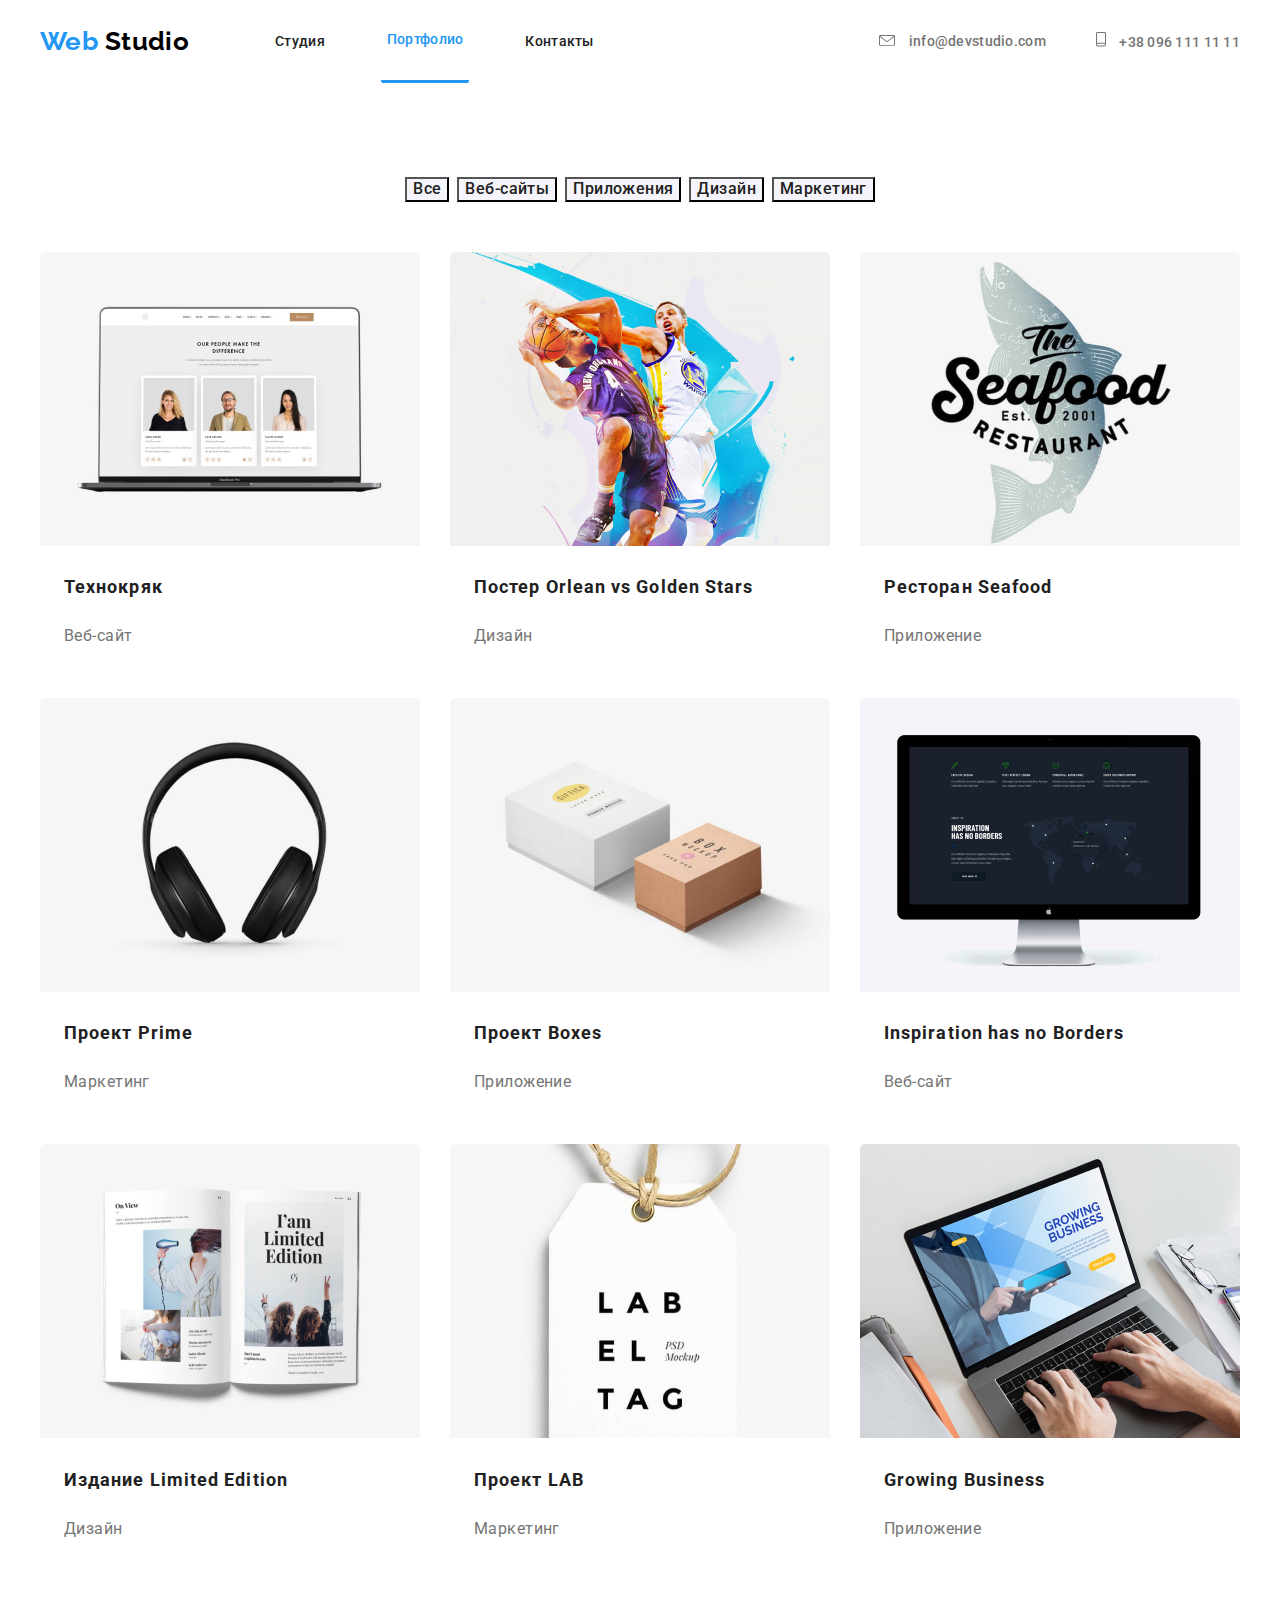
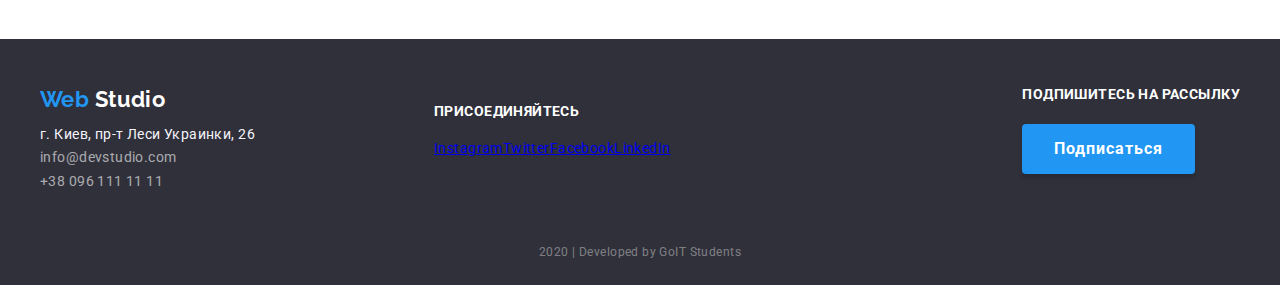
==== portfolio.html @ 12b3b472 "Добавляет файлы и ДЗ3" ====
<!DOCTYPE html>
<html lang="en">
<head>
    <meta charset="UTF-8">
    <meta name="viewport" content="width=device-width, initial-scale=1.0">
    <title>Portfolio</title>
    <link 
      href="https://fonts.googleapis.com/css2?family=Raleway:wght@700&family=Roboto:wght@400;500;700;900&display=swap" 
      rel="stylesheet"
    />
    <link 
      rel="stylesheet" 
      href="https://cdnjs.cloudflare.com/ajax/libs/modern-normalize/0.6.0/modern-normalize.min.css"
    />
    <link rel="stylesheet" href="./css/style.css"/>
</head>
<body>
    <!-- Шапка страницы -->
    <header class="page-header">
      <div class="container header-flex">
        <nav class=nav-main>
          <a class=logo href="./index.html">
              <span>Web</span> Studio
          </a>
          <ul class="menu-list">
            <li class="item"><a class="menu-link" href="./index.html">Студия</a></li>
            <li class="item"><a class="menu-link current" href="./portfolio.html">Портфолио</a></li>
            <li class="item"><a class="menu-link" href="#" target="_blank">Контакты</a></li>
          </ul>
        </nav>  
          <ul class="menu-contacts">
            <li class="item">
              <img src="./images/Header/envelope_hover_.svg" alt="Конвертик">
              <a class="contact-item" href="mailto:info@devstudio.com">info@devstudio.com</a>
            </li>
            <li class="item">
              <img src="./images/Header/Tel_img.svg" alt="Мобильный телефон">
              <a class="contact-item" href="tel:380961111111">+38 096 111 11 11</a>
            </li>
          </ul>
      </div>
    </header> 
      
    <!--Основной контент страницы-->
    <main>
      
      <!-- Фильтры работ -->
      <section>
        <div class="container">
          <h1 class="is-hidden">Страница Портфолио</h1> <!--Для семантики, потом скрою через CSS-->
        <ul class="filters">
            <li class="item"><button type="button">Все</button></li>
            <li class="item"><button type="button">Веб-сайты</button></li>
            <li class="item"><button type="button">Приложения</button></li>
            <li class="item"><button type="button">Дизайн</button></li>
            <li class="item"><button type="button">Маркетинг</button></li>
        </ul>
      <!-- Примеры работ -->
          <ul class="work-examples">
            <li class="example">
                <a class="work-link" href="#">
                  <img src="./images/portfolio/Technocryak.jpg" alt="Фото экрана монитора с сайтом">
                  <h2>Технокряк</h2>
                  <p>Веб-сайт</p>
                  <p class="hover-text is-hidden">Технокряк это современная площадка распространения коронавируса. Компании используют эту платформу для цифрового шпионажа и атак на защищённые сервера конкурентов.</p>
                </a>
            </li>
            <li class="example">
                <a class="work-link"  href="#">
                  <img src="./images/portfolio/poster-new-dream.jpg" alt="Два баскетболиста борются за мяч">
                  <h2>Постер <span lang="en"> Orlean vs Golden Stars </span></h2>
                  <p>Дизайн</p>
                  <p class="hover-text is-hidden">Технокряк это современная площадка распространения коронавируса. Компании используют эту платформу для цифрового шпионажа и атак на защищённые сервера конкурентов.</p>
                </a>
            </li>
            <li class="example">
                <a class="work-link"  href="#">
                  <img src="./images/portfolio/seafood.jpg" alt="Логотип ресторана Seafood">
                  <h2>Ресторан <span lang="en">Seafood</span> </h2>
                  <p>Приложение</p>
                  <p class="hover-text is-hidden">Технокряк это современная площадка распространения коронавируса. Компании используют эту платформу для цифрового шпионажа и атак на защищённые сервера конкурентов.</p>
                </a>
            </li>
            <li class="example">
                <a class="work-link"  href="#">
                  <img src="./images/portfolio/prime-project.jpg" alt="Черные наушники на белом фоне">
                  <h2>Проект <span lang="en">Prime</span> </h2>
                  <p>Маркетинг</p>
                  <p class="hover-text is-hidden">Технокряк это современная площадка распространения коронавируса. Компании используют эту платформу для цифрового шпионажа и атак на защищённые сервера конкурентов.</p>
                </a>
            </li>
            <li class="example">
                <a class="work-link"  href="#">
                  <img src="./images/portfolio/boxes-project.jpg" alt="Картинка большой белой коробки и коричневой чуть поменьше">
                  <h2>Проект <span lang="en">Boxes</span></h2>
                  <p>Приложение</p>
                  <p class="hover-text is-hidden">Технокряк это современная площадка распространения коронавируса. Компании используют эту платформу для цифрового шпионажа и атак на защищённые сервера конкурентов.</p>
                </a>
            </li>
            <li class="example">
                <a class="work-link"  href="#">
                  <img src="./images/portfolio/inspiration.jpg" alt="Картинка открытого сайта на iMac">
                  <h2 lang="en">Inspiration has no Borders</h2>
                  <p>Веб-сайт</p>
                  <p class="hover-text is-hidden">Технокряк это современная площадка распространения коронавируса. Компании используют эту платформу для цифрового шпионажа и атак на защищённые сервера конкурентов.</p>
                </a>
            </li>
            <li class="example">
                <a class="work-link"  href="#">
                  <img src="./images/portfolio/limited-edition.jpg" alt="Картинка открытого журнала">
                  <h2>Издание <span lang="en">Limited Edition</span></h2>
                  <p>Дизайн</p>
                  <p class="hover-text is-hidden">Технокряк это современная площадка распространения коронавируса. Компании используют эту платформу для цифрового шпионажа и атак на защищённые сервера конкурентов.</p>
                </a>
            </li>
            <li class="example">
                <a class="work-link"  href="#">
                  <img src="./images/portfolio/lab-project.jpg" alt="Фото бирки с лого компании ЛАБ">
                  <h2>Проект <span lang="en">LAB</span></h2>
                  <p>Маркетинг</p>
                  <p class="hover-text is-hidden">Технокряк это современная площадка распространения коронавируса. Компании используют эту платформу для цифрового шпионажа и атак на защищённые сервера конкурентов.</p>
                </a>
            </li>
            <li class="example">
                <a class="work-link"  href="#">
                  <img src="./images/portfolio/growing-bussines.jpg" alt="Фото открытого Macbook c сайтом компании">
                  <h2><span lang="en">Growing Business</span></h2>
                  <p>Приложение</p>
                  <p class="hover-text is-hidden">Технокряк это современная площадка распространения коронавируса. Компании используют эту платформу для цифрового шпионажа и атак на защищённые сервера конкурентов.</p>
                </a>
            </li>
          </ul>        
        </div>
      </section>

    </main>
       
      <!-- Подвал страницы -->
      <footer>
        <!--Контакты-->
        <div class="container footer-flex">
          <div class="footer-contacts ">
            <h2 class="is-hidden">Контакты студии</h2>
              <a class="logo" href="./index.html">
                <span>Web</span> Studio
              </a>
              <address class="adress-location">г. Киев, пр-т Леси Украинки, 26</address>
              <address class="adress-contacts">
                <a class="item" href="mailto:info@devstudio.com">info@devstudio.com</a> <br>
                <a class="item" href="tel:380961111111">+38 096 111 11 11</a>
              </address>
          </div>
          <!--Социальные сети-->
          <div class="socials">
            <h2 class="is-hidden">Ссылки на социальные сети студии</h2>
              <h3 class="title"><em>присоединяйтесь</em></h3>
              <ul class="list">
                <li><a href="№" aria-label="Ссылка на Instagram" target="_blank">Instagram</a></li>
                <li><a href="№" aria-label="Ссылка на Twitter" target="_blank">Twitter</a></li>
                <li><a href="№" aria-label="Ссылка на Facebook" target="_blank">Facebook</a></li>
                <li><a href="№" aria-label="Ссылка на LinkedIn" target="_blank">LinkedIn</a></li>
              </ul>
          </div>
          <!--Форма подписки-->
          <div class=subscribe>
            <h2 class="is-hidden">Форма подписки</h2>
              <h3 class="title"><em>Подпишитесь на рассылку</em></h3>
              <a class="link-button" href="#">Подписаться</a>
          </div>
        </div>
        <div class="copyright container">
          <p class="text">2020 | Developed by GoIT Students </p>
      </div>
    </footer>
</body>
</html>
---- css/style.css ----
/* Основные стили для 2х страниц */
:root{
    --primary-background-color:#FFFFFF;
    --secondary-background-color: #F5F4FA;
    --primary-text-color:#757575;
    --primary-hover-color:#2196F3;
    --secondary-text-color:#212121;
}

body{
    background-color: var(--primary-background-color);

    font-family: 'Roboto', sans-serif;
    font-style: normal;
    font-weight: 400;
    font-size: 14px;
    line-height: 1.14;
    letter-spacing: 0.03em;
}

ul{
    margin: 0;
    padding: 0;
    list-style: none;
    
}

h2{
    margin: 0;
    margin-bottom: 50px;
    padding: 0;

    color: var(--secondary-text-color);
    font-weight: 700;
    font-size: 36px;
    line-height: 1.17;
    text-align: center;
}
h3{
    margin: 0;
    padding: 0;

    color: var(--primary-background-color);
    text-transform: uppercase ;
    font-weight: 700;
    font-size: 14px;
}
.is-hidden{
    display: none;
}

.container{
    width: 1230px;
    padding-left: 15px;
    padding-right: 15px;
    margin-left: auto;
    margin-right: auto;
    /* outline: 1px solid tomato; */
    padding-top: 94px;
    padding-bottom: 94px;

}

/*Стили для header*/
.header-flex{
    padding-top: 0px;
    padding-bottom: 0px;
}
    /*Logo*/
.logo{
    margin-right: 80px;
    
    font-family: 'Raleway', sans-serif;
    color: black; /*На макете текст Studio  реально темнее чем текст на всей странице*/
    font-weight: 700;
    font-size: 26px;
    line-height: 1.19;
    text-decoration: none;
}

.logo span{
    color: var(--primary-hover-color);
}

    /*Site menu and contacts*/ 

.menu-link,
.contact-item{
    margin-bottom: 0px;
    color: var(--secondary-text-color);
    text-decoration: none;
    font-weight: 500;
    letter-spacing: 0.02em;
}
.menu-link{
    display: block;
    padding-top: 32px;
    padding-bottom: 32px; 
    padding-left: 6px;
    padding-right: 6px;
}


.menu-link:hover,
.menu-link:focus,
.contact-item:hover,
.contact-item:focus{
    color: var(--primary-hover-color);
}

.current{
    color: var(--primary-hover-color);
    border-color: var(--primary-hover-color);
    border-bottom: solid;
    border-radius: 2px;
}
.contact-item{
    color: var(--primary-text-color);
    padding-left: 10px;
}

.header-flex,
.nav-main,
.menu-contacts,
.menu-list{
    display: flex;
    align-items: center;
}
.menu-list .item:not(:last-child),
.menu-contacts .item:not(:last-child){
    margin-right: 50px;
}
.menu-contacts{
    margin-left: auto;
}




/*Стили для кнопок ссылок. Когда будем делать НАСТОЯЩУЮ кнопку в футере- потом уберу*/
.link-button {
    display: inline-block;
    padding: 10px 32px;
    min-height: 50px;
    box-shadow: 0px 4px 4px rgba(0, 0, 0, 0.15);
    border-radius: 4px;


    color: var(--primary-background-color);
    background-color: var(--primary-hover-color);
    
    font-weight: 700;
    font-size: 16px;
    line-height: 1.87;
    text-decoration: none;
    text-align: center;
    letter-spacing: 0.06em;
}

/*Стили для страницы Studio*/

/*Стили для Героя*/

.hero{
    background: rgba(47, 48, 58, 0.8);
    text-align: center;

    padding-bottom: 94px;
}
.hero h1{
    margin-top: 0px;
    margin-bottom: 46px;
    margin-left: auto;
    margin-right: auto;
    min-width: 646px;
    
    color:var(--primary-background-color);
    font-weight: 900;
    font-size: 44px;
    line-height: 1.36;
    text-align: center;
    letter-spacing: 0.06em;
    text-transform: uppercase;
}

/*Стили для Преимуществ студии*/

.benefits-list{
    display: flex;
}
.benefits-list .item+.item{
    margin-left: 29px;
}
.benefits-list .item{
    min-width: 278px;
    
}

.benefits h3{
    
    margin: 0 0 10px 0;
    
    color: var(--secondary-text-color);
}

.benefits p{
    
    margin: 0px;
    color: var(--primary-text-color);
    line-height: 1.71;
}
.benefits img{
    display: block;
    padding: 25px 104px;
    margin-bottom: 30px;
    min-width: 278px;

    background-color: #F5F4FA;
    border-radius: 4px; 
   
}



/*Стили Направления разработки*/
.services-list{
    display: flex;
    margin-top: 50px;
}
.services-list .item+.item{
    margin-left: 30px;
}

.services-list h3{
    background: rgba(47, 48, 58, 0.8);
    border-radius: 0px 0px 4px 4px;
    
    padding-top: 27px;
    padding-bottom: 27px;

    text-align: center;
}
.service-photo{
    display: block;
}


/*Стили для Наша команда*/
.team-list{
    display: flex;
}
.team-list .member+.member{
    margin-left: 30px;
}

.team-list h3{
    margin-bottom: 10px;    

    color: var(--secondary-text-color);
    font-weight: 500;
    font-size: 16px;
    line-height: 1.18;
    text-transform: none;
    text-align: center;
}
.team-list p{
    margin: 0; 
    margin-bottom: 16px;
    
    color: var(--primary-text-color);
    font-weight: 400;
    font-size: 16px;
    line-height: 1.18;
    text-align: center;
}
.team-photo{
    display: block;
    margin-bottom: 30px;

    border-radius: 4px 4px 0px 0px;
} 
.team-socials{
    display: flex;
    margin-bottom: 24px;
}
/*Стили для секции постоянные клиенты*/
.customers-list{
    display: flex;
}
.customers-list .member+.member{
    margin-left: 30px;
}
.customers-list .client-tittle+.client-tittle{
    margin-left: 30px;
}
.client-tittle img{
    display: inline-block;
    border: 1px solid #AFB1B8;
    box-sizing: border-box;
    border-radius: 4px;
    padding-top: 21px;
    padding-bottom: 21px;
    

    /*применила ширину и высоту для позиционирования будет понятно, как с бэкграунд и рамками - сделаю правильно*/
    width: 175px;
    height: 90px;
}


/*Стили для footer*/

footer{
    background-color: #2F303A; /*ТАК УДОБНЕЙ ВИДЕТЬ применились ли цвета текста*/
}

footer em{
    font-style: normal;
    
}
footer .title{
    margin-bottom: 21px;
}
.footer-flex{
    display: flex;
    align-items:center;
    justify-content:flex-end;
    padding-top: 0px;
    padding-bottom: 0px;
}
    
/*Footer contacts*/

footer .logo{
    display: inline-block;
    margin: 48px 0px 10px 0px;
    
    color: var(--primary-background-color);
    font-size: 22px;
    line-height: 1.18;
}

.adress-location{
    color: var(--secondary-background-color);
    font-style: normal;
    line-height: 1.71;
}
.footer-contacts{
    margin-bottom: 28px;
    margin-right: 179px;
}


.adress-contacts > .item{
    margin-bottom: 10px;

    color: rgba(255, 255, 255, 0.6);
    font-style: normal;
    line-height: 1.71;
    text-decoration: none;
}
    /*Footer social media*/

.socials .list{ /*так как пока бэк-граунд картинок, не могу отображение сделать точно, как на макете*/
    display: flex;
}
.socials .title,
.subscribe .title{
    margin-bottom: 21px;
}

    /*Footer signup*/
.subscribe{
    margin-left: auto;
}
   /*Footer copyright*/
.copyright{
    padding-top: 0px;
    padding-bottom: 0px;
}
.copyright > .text{
    margin: 0;
    padding-top: 18px;
    padding-bottom: 21px;

    color: rgba(255, 255, 255, 0.4);
    font-size: 12px;
    line-height: 2;
    text-align: center;
}

/*Стили для страницы Portfolio*/
.filters,
.work-examples{
   display: flex; 
}
.filters{
    display: flex;
    justify-content: center;
    margin-bottom: 50px;
    margin-left: auto;
    margin-right: auto;
}
.filters .item:not(:last-child){
    margin-right: 8px;
}
    /*Кнопки-фильтры*/
button {
    background: var(--secondary-background-color);
    color: var(--secondary-text-color);
    font-family: inherit;
    font-style: inherit;
    font-weight: 500;
    font-size: 16px;
    line-height: 1.16;
    text-align: center;
    letter-spacing: inherit;
    
}
button:hover,
button:focus{
    background:var(--primary-hover-color);
    color: var(--primary-background-color);

}

    /*Примеры работ*/

.work-examples{
    flex-wrap: wrap;
    margin: -15px;
    margin-bottom: -30px;
}
.example{
    display: flex;
    flex-direction: column;
    width: 380px;
    margin: 15px;

    /* background: var(--primary-background-color);
    border: 1px solid #EEEEEE;
    box-sizing: border-box;
    box-shadow: 1px 4px 6px rgba(0, 0, 0, 0.16), 0px 4px 4px rgba(0, 0, 0, 0.06), 0px 1px 1px rgba(0, 0, 0, 0.12);
    border-radius: 5px; */
    
}
.work-link{
    text-decoration: none;
}
.work-examples h2{
    margin-bottom: 4px;
    margin-top: 20px;
    margin-left: 24px;
    margin-right: auto;
    
    font-weight: bold;
    font-size: 18px;
    line-height: 2;
    letter-spacing: 0.06em;
    text-align: left;

}
.work-examples p{
    margin-left: 24px;
    margin-right: auto;
    color: var(--primary-text-color);
    font-size: 16px;
    line-height: 1.88;
}
.work-examples .hover-text{
    color: var(--primary-background-color);
    font-size: 18px;
    line-height: 1.56;

/*пока Саша сказал не делать background, но чтобы было видно цвет текста - применила*/
    background: var(--primary-hover-color); 
}
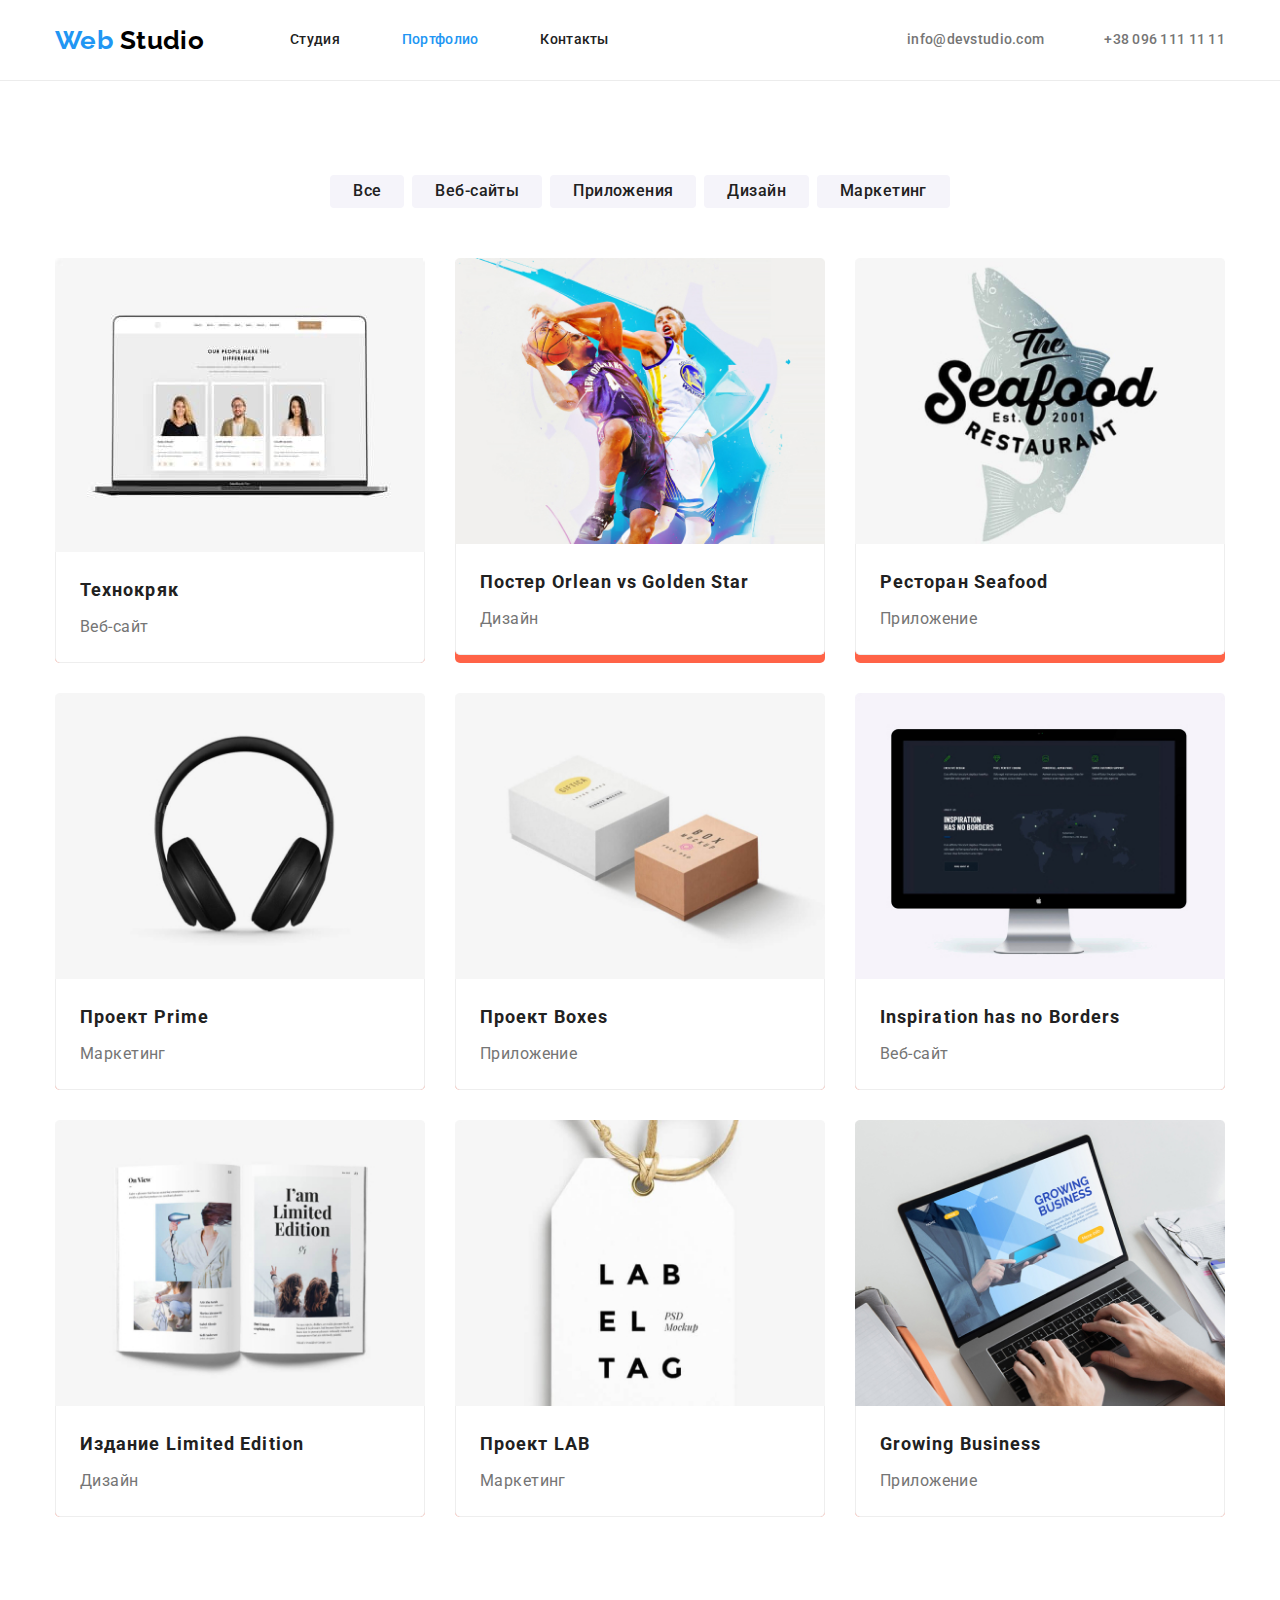
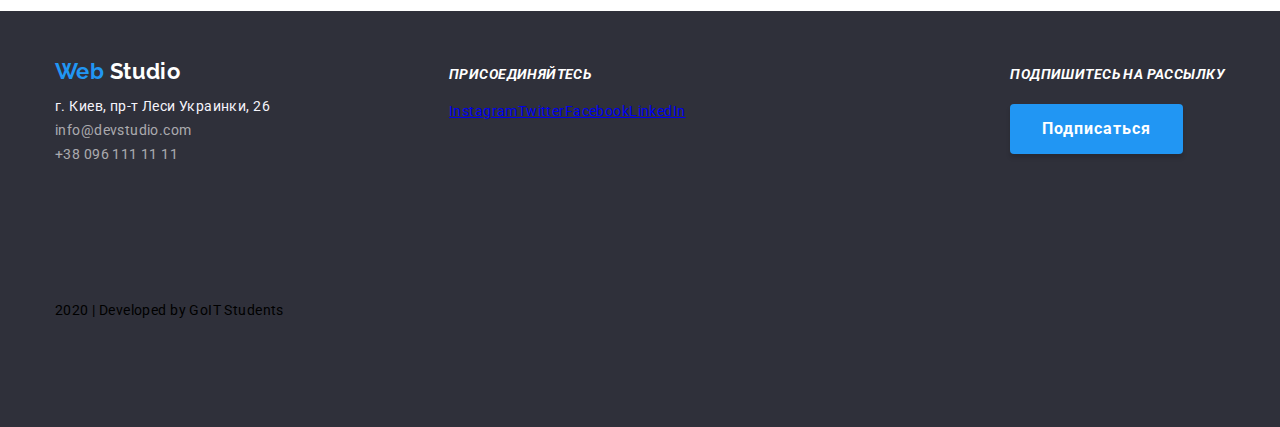
==== commit 3342d5ad: "Применены стили и оптимизированы изображения в портфолио" ====
--- a/portfolio.html
+++ b/portfolio.html
@@ -1,176 +1,298 @@
 <!DOCTYPE html>
 <html lang="en">
-<head>
-    <meta charset="UTF-8">
-    <meta name="viewport" content="width=device-width, initial-scale=1.0">
+  <head>
+    <meta charset="UTF-8" />
+    <meta name="viewport" content="width=device-width, initial-scale=1.0" />
     <title>Portfolio</title>
-    <link 
-      href="https://fonts.googleapis.com/css2?family=Raleway:wght@700&family=Roboto:wght@400;500;700;900&display=swap" 
+    <link
+      href="https://fonts.googleapis.com/css2?family=Raleway:wght@700&family=Roboto:wght@400;500;700;900&display=swap"
       rel="stylesheet"
     />
-    <link 
-      rel="stylesheet" 
+    <link
+      rel="stylesheet"
       href="https://cdnjs.cloudflare.com/ajax/libs/modern-normalize/0.6.0/modern-normalize.min.css"
     />
-    <link rel="stylesheet" href="./css/style.css"/>
-</head>
-<body>
+    <link rel="stylesheet" href="./css/style.css" />
+  </head>
+  <body>
     <!-- Шапка страницы -->
-    <header class="page-header">
-      <div class="container header-flex">
-        <nav class=nav-main>
-          <a class=logo href="./index.html">
-              <span>Web</span> Studio
-          </a>
+    <header class="page-header accent">
+      <div class="header-flex container">
+        <nav class="nav-main">
+          <a class="logo" href="./index.html"> <span>Web</span> Studio </a>
           <ul class="menu-list">
-            <li class="item"><a class="menu-link" href="./index.html">Студия</a></li>
-            <li class="item"><a class="menu-link current" href="./portfolio.html">Портфолио</a></li>
-            <li class="item"><a class="menu-link" href="#" target="_blank">Контакты</a></li>
-          </ul>
-        </nav>  
-          <ul class="menu-contacts">
             <li class="item">
-              <img src="./images/Header/envelope_hover_.svg" alt="Конвертик">
-              <a class="contact-item" href="mailto:info@devstudio.com">info@devstudio.com</a>
+              <a class="menu-link" href="./index.html">Студия</a>
             </li>
             <li class="item">
-              <img src="./images/Header/Tel_img.svg" alt="Мобильный телефон">
-              <a class="contact-item" href="tel:380961111111">+38 096 111 11 11</a>
-            </li>
-          </ul>
+              <a class="menu-link current" href="./portfolio.html">Портфолио</a>
+            </li>
+            <li class="item">
+              <a class="menu-link" href="#" target="_blank">Контакты</a>
+            </li>
+          </ul>
+        </nav>
+        <ul class="menu-contacts">
+          <li class="item">
+            <a class="contact-item" href="mailto:info@devstudio.com"
+              >info@devstudio.com</a
+            >
+          </li>
+          <li class="item">
+            <a class="contact-item" href="tel:380961111111"
+              >+38 096 111 11 11</a
+            >
+          </li>
+        </ul>
       </div>
-    </header> 
-      
+    </header>
+
     <!--Основной контент страницы-->
     <main>
-      
       <!-- Фильтры работ -->
       <section>
         <div class="container">
-          <h1 class="is-hidden">Страница Портфолио</h1> <!--Для семантики, потом скрою через CSS-->
-        <ul class="filters">
+          <h1 class="is-hidden">Страница Портфолио</h1>
+          <!--Для семантики, потом скрою через CSS-->
+          <ul class="filters">
             <li class="item"><button type="button">Все</button></li>
             <li class="item"><button type="button">Веб-сайты</button></li>
             <li class="item"><button type="button">Приложения</button></li>
             <li class="item"><button type="button">Дизайн</button></li>
             <li class="item"><button type="button">Маркетинг</button></li>
-        </ul>
-      <!-- Примеры работ -->
+          </ul>
+          <!-- Примеры работ -->
           <ul class="work-examples">
             <li class="example">
-                <a class="work-link" href="#">
-                  <img src="./images/portfolio/Technocryak.jpg" alt="Фото экрана монитора с сайтом">
+              <a class="work-link" href="#">
+                <img
+                  src="./images/portfolio/Technocryak.jpg"
+                  alt="Фото экрана монитора с сайтом"
+                  width="370"
+                  height="294"
+                />
+                <div class="example-content">
                   <h2>Технокряк</h2>
                   <p>Веб-сайт</p>
-                  <p class="hover-text is-hidden">Технокряк это современная площадка распространения коронавируса. Компании используют эту платформу для цифрового шпионажа и атак на защищённые сервера конкурентов.</p>
-                </a>
-            </li>
-            <li class="example">
-                <a class="work-link"  href="#">
-                  <img src="./images/portfolio/poster-new-dream.jpg" alt="Два баскетболиста борются за мяч">
-                  <h2>Постер <span lang="en"> Orlean vs Golden Stars </span></h2>
+                </div>
+                <p class="hover-text is-hidden">
+                  Технокряк это современная площадка распространения
+                  коронавируса. Компании используют эту платформу для цифрового
+                  шпионажа и атак на защищённые сервера конкурентов.
+                </p>
+              </a>
+            </li>
+            <li class="example">
+              <a class="work-link" href="#">
+                <img
+                  src="./images/portfolio/poster-new-dream.jpg"
+                  alt="Два баскетболиста борются за мяч"
+                  width="370"
+                  height="294"
+                />
+                <div class="example-content">
+                  <h2>Постер <span lang="en"> Orlean vs Golden Star</span></h2>
                   <p>Дизайн</p>
-                  <p class="hover-text is-hidden">Технокряк это современная площадка распространения коронавируса. Компании используют эту платформу для цифрового шпионажа и атак на защищённые сервера конкурентов.</p>
-                </a>
-            </li>
-            <li class="example">
-                <a class="work-link"  href="#">
-                  <img src="./images/portfolio/seafood.jpg" alt="Логотип ресторана Seafood">
-                  <h2>Ресторан <span lang="en">Seafood</span> </h2>
+                </div>
+                <p class="hover-text is-hidden">
+                  Технокряк это современная площадка распространения
+                  коронавируса. Компании используют эту платформу для цифрового
+                  шпионажа и атак на защищённые сервера конкурентов.
+                </p>
+              </a>
+            </li>
+            <li class="example">
+              <a class="work-link" href="#">
+                <img
+                  src="./images/portfolio/seafood.jpg"
+                  alt="Логотип ресторана Seafood"
+                  width="370"
+                  height="294"
+                />
+                <div class="example-content">
+                  <h2>Ресторан <span lang="en">Seafood</span></h2>
                   <p>Приложение</p>
-                  <p class="hover-text is-hidden">Технокряк это современная площадка распространения коронавируса. Компании используют эту платформу для цифрового шпионажа и атак на защищённые сервера конкурентов.</p>
-                </a>
-            </li>
-            <li class="example">
-                <a class="work-link"  href="#">
-                  <img src="./images/portfolio/prime-project.jpg" alt="Черные наушники на белом фоне">
-                  <h2>Проект <span lang="en">Prime</span> </h2>
+                </div>
+                <p class="hover-text is-hidden">
+                  Технокряк это современная площадка распространения
+                  коронавируса. Компании используют эту платформу для цифрового
+                  шпионажа и атак на защищённые сервера конкурентов.
+                </p>
+              </a>
+            </li>
+            <li class="example">
+              <a class="work-link" href="#">
+                <img
+                  src="./images/portfolio/prime-project.jpg"
+                  alt="Черные наушники на белом фоне"
+                  width="370"
+                  height="294"
+                />
+                <div class="example-content">
+                  <h2>Проект <span lang="en">Prime</span></h2>
                   <p>Маркетинг</p>
-                  <p class="hover-text is-hidden">Технокряк это современная площадка распространения коронавируса. Компании используют эту платформу для цифрового шпионажа и атак на защищённые сервера конкурентов.</p>
-                </a>
-            </li>
-            <li class="example">
-                <a class="work-link"  href="#">
-                  <img src="./images/portfolio/boxes-project.jpg" alt="Картинка большой белой коробки и коричневой чуть поменьше">
+                </div>
+                <p class="hover-text is-hidden">
+                  Технокряк это современная площадка распространения
+                  коронавируса. Компании используют эту платформу для цифрового
+                  шпионажа и атак на защищённые сервера конкурентов.
+                </p>
+              </a>
+            </li>
+            <li class="example">
+              <a class="work-link" href="#">
+                <img
+                  src="./images/portfolio/boxes-project.jpg"
+                  alt="Картинка большой белой коробки и коричневой чуть поменьше"
+                  width="370"
+                  height="294"
+                />
+                <div class="example-content">
                   <h2>Проект <span lang="en">Boxes</span></h2>
                   <p>Приложение</p>
-                  <p class="hover-text is-hidden">Технокряк это современная площадка распространения коронавируса. Компании используют эту платформу для цифрового шпионажа и атак на защищённые сервера конкурентов.</p>
-                </a>
-            </li>
-            <li class="example">
-                <a class="work-link"  href="#">
-                  <img src="./images/portfolio/inspiration.jpg" alt="Картинка открытого сайта на iMac">
+                </div>
+                <p class="hover-text is-hidden">
+                  Технокряк это современная площадка распространения
+                  коронавируса. Компании используют эту платформу для цифрового
+                  шпионажа и атак на защищённые сервера конкурентов.
+                </p>
+              </a>
+            </li>
+            <li class="example">
+              <a class="work-link" href="#">
+                <img
+                  src="./images/portfolio/inspiration.jpg"
+                  alt="Картинка открытого сайта на iMac"
+                  width="370"
+                  height="294"
+                />
+                <div class="example-content">
                   <h2 lang="en">Inspiration has no Borders</h2>
                   <p>Веб-сайт</p>
-                  <p class="hover-text is-hidden">Технокряк это современная площадка распространения коронавируса. Компании используют эту платформу для цифрового шпионажа и атак на защищённые сервера конкурентов.</p>
-                </a>
-            </li>
-            <li class="example">
-                <a class="work-link"  href="#">
-                  <img src="./images/portfolio/limited-edition.jpg" alt="Картинка открытого журнала">
+                </div>
+                <p class="hover-text is-hidden">
+                  Технокряк это современная площадка распространения
+                  коронавируса. Компании используют эту платформу для цифрового
+                  шпионажа и атак на защищённые сервера конкурентов.
+                </p>
+              </a>
+            </li>
+            <li class="example">
+              <a class="work-link" href="#">
+                <img
+                  src="./images/portfolio/limited-edition.jpg"
+                  alt="Картинка открытого журнала"
+                  width="370"
+                />
+                <div class="example-content">
                   <h2>Издание <span lang="en">Limited Edition</span></h2>
                   <p>Дизайн</p>
-                  <p class="hover-text is-hidden">Технокряк это современная площадка распространения коронавируса. Компании используют эту платформу для цифрового шпионажа и атак на защищённые сервера конкурентов.</p>
-                </a>
-            </li>
-            <li class="example">
-                <a class="work-link"  href="#">
-                  <img src="./images/portfolio/lab-project.jpg" alt="Фото бирки с лого компании ЛАБ">
+                </div>
+                <p class="hover-text is-hidden">
+                  Технокряк это современная площадка распространения
+                  коронавируса. Компании используют эту платформу для цифрового
+                  шпионажа и атак на защищённые сервера конкурентов.
+                </p>
+              </a>
+            </li>
+            <li class="example">
+              <a class="work-link" href="#">
+                <img
+                  src="./images/portfolio/lab-project.jpg"
+                  alt="Фото бирки с лого компании ЛАБ"
+                  width="370"
+                  height="294"
+                />
+                <div class="example-content">
                   <h2>Проект <span lang="en">LAB</span></h2>
                   <p>Маркетинг</p>
-                  <p class="hover-text is-hidden">Технокряк это современная площадка распространения коронавируса. Компании используют эту платформу для цифрового шпионажа и атак на защищённые сервера конкурентов.</p>
-                </a>
-            </li>
-            <li class="example">
-                <a class="work-link"  href="#">
-                  <img src="./images/portfolio/growing-bussines.jpg" alt="Фото открытого Macbook c сайтом компании">
+                </div>
+                <p class="hover-text is-hidden">
+                  Технокряк это современная площадка распространения
+                  коронавируса. Компании используют эту платформу для цифрового
+                  шпионажа и атак на защищённые сервера конкурентов.
+                </p>
+              </a>
+            </li>
+            <li class="example">
+              <a class="work-link" href="#">
+                <img
+                  src="./images/portfolio/growing-bussines.jpg"
+                  alt="Фото открытого Macbook c сайтом компании"
+                  width="370"
+                  height="294"
+                />
+                <div class="example-content">
                   <h2><span lang="en">Growing Business</span></h2>
                   <p>Приложение</p>
-                  <p class="hover-text is-hidden">Технокряк это современная площадка распространения коронавируса. Компании используют эту платформу для цифрового шпионажа и атак на защищённые сервера конкурентов.</p>
-                </a>
-            </li>
-          </ul>        
+                </div>
+                <p class="hover-text is-hidden">
+                  Технокряк это современная площадка распространения
+                  коронавируса. Компании используют эту платформу для цифрового
+                  шпионажа и атак на защищённые сервера конкурентов.
+                </p>
+              </a>
+            </li>
+          </ul>
         </div>
       </section>
+    </main>
 
-    </main>
-       
-      <!-- Подвал страницы -->
-      <footer>
-        <!--Контакты-->
-        <div class="container footer-flex">
-          <div class="footer-contacts ">
-            <h2 class="is-hidden">Контакты студии</h2>
-              <a class="logo" href="./index.html">
-                <span>Web</span> Studio
-              </a>
-              <address class="adress-location">г. Киев, пр-т Леси Украинки, 26</address>
-              <address class="adress-contacts">
-                <a class="item" href="mailto:info@devstudio.com">info@devstudio.com</a> <br>
-                <a class="item" href="tel:380961111111">+38 096 111 11 11</a>
-              </address>
-          </div>
-          <!--Социальные сети-->
-          <div class="socials">
-            <h2 class="is-hidden">Ссылки на социальные сети студии</h2>
-              <h3 class="title"><em>присоединяйтесь</em></h3>
-              <ul class="list">
-                <li><a href="№" aria-label="Ссылка на Instagram" target="_blank">Instagram</a></li>
-                <li><a href="№" aria-label="Ссылка на Twitter" target="_blank">Twitter</a></li>
-                <li><a href="№" aria-label="Ссылка на Facebook" target="_blank">Facebook</a></li>
-                <li><a href="№" aria-label="Ссылка на LinkedIn" target="_blank">LinkedIn</a></li>
-              </ul>
-          </div>
-          <!--Форма подписки-->
-          <div class=subscribe>
-            <h2 class="is-hidden">Форма подписки</h2>
-              <h3 class="title"><em>Подпишитесь на рассылку</em></h3>
-              <a class="link-button" href="#">Подписаться</a>
-          </div>
-        </div>
-        <div class="copyright container">
-          <p class="text">2020 | Developed by GoIT Students </p>
+    <!-- Подвал страницы -->
+    <footer>
+      <!--Контакты-->
+      <div class="container footer-flex">
+        <div class="footer-contacts">
+          <h2 class="is-hidden">Контакты студии</h2>
+          <a class="logo" href="./index.html"> <span>Web</span> Studio </a>
+          <address class="adress-location">
+            г. Киев, пр-т Леси Украинки, 26
+          </address>
+          <address class="adress-contacts">
+            <a class="item" href="mailto:info@devstudio.com"
+              >info@devstudio.com</a
+            >
+            <br />
+            <a class="item" href="tel:380961111111">+38 096 111 11 11</a>
+          </address>
+        </div>
+        <!--Социальные сети-->
+        <div class="socials">
+          <h2 class="is-hidden">Ссылки на социальные сети студии</h2>
+          <h3 class="title"><em>присоединяйтесь</em></h3>
+          <ul class="list">
+            <li>
+              <a href="№" aria-label="Ссылка на Instagram" target="_blank"
+                >Instagram</a
+              >
+            </li>
+            <li>
+              <a href="№" aria-label="Ссылка на Twitter" target="_blank"
+                >Twitter</a
+              >
+            </li>
+            <li>
+              <a href="№" aria-label="Ссылка на Facebook" target="_blank"
+                >Facebook</a
+              >
+            </li>
+            <li>
+              <a href="№" aria-label="Ссылка на LinkedIn" target="_blank"
+                >LinkedIn</a
+              >
+            </li>
+          </ul>
+        </div>
+        <!--Форма подписки-->
+        <div class="subscribe">
+          <h2 class="is-hidden">Форма подписки</h2>
+          <h3 class="title"><em>Подпишитесь на рассылку</em></h3>
+          <a class="link-button" href="#">Подписаться</a>
+        </div>
+      </div>
+      <div class="copyright container">
+        <p class="text">2020 | Developed by GoIT Students</p>
       </div>
     </footer>
-</body>
-</html>+  </body>
+</html>
--- a/css/style.css
+++ b/css/style.css
@@ -1,478 +1,510 @@
-
 /* Основные стили для 2х страниц */
-:root{
-    --primary-background-color:#FFFFFF;
-    --secondary-background-color: #F5F4FA;
-    --primary-text-color:#757575;
-    --primary-hover-color:#2196F3;
-    --secondary-text-color:#212121;
-}
-
-body{
-    background-color: var(--primary-background-color);
-
-    font-family: 'Roboto', sans-serif;
-    font-style: normal;
-    font-weight: 400;
-    font-size: 14px;
-    line-height: 1.14;
-    letter-spacing: 0.03em;
-}
-
-ul{
-    margin: 0;
-    padding: 0;
-    list-style: none;
-    
-}
-
-h2{
-    margin: 0;
-    margin-bottom: 50px;
-    padding: 0;
-
-    color: var(--secondary-text-color);
-    font-weight: 700;
-    font-size: 36px;
-    line-height: 1.17;
-    text-align: center;
-}
-h3{
-    margin: 0;
-    padding: 0;
-
-    color: var(--primary-background-color);
-    text-transform: uppercase ;
-    font-weight: 700;
-    font-size: 14px;
-}
-.is-hidden{
-    display: none;
-}
-
-.container{
-    width: 1230px;
-    padding-left: 15px;
-    padding-right: 15px;
-    margin-left: auto;
-    margin-right: auto;
-    /* outline: 1px solid tomato; */
-    padding-top: 94px;
-    padding-bottom: 94px;
-
+:root {
+  --primary-background-color: #ffffff;
+  --secondary-background-color: #f5f4fa;
+  --primary-text-color: #757575;
+  --primary-hover-color: #2196f3;
+  --secondary-text-color: #212121;
+}
+
+body {
+  background-color: var(--primary-background-color);
+
+  font-family: 'Roboto', sans-serif;
+  font-style: normal;
+  font-weight: 400;
+  font-size: 14px;
+  line-height: 1.14;
+  letter-spacing: 0.03em;
+}
+
+ul {
+  margin: 0;
+  padding: 0;
+  list-style: none;
+}
+
+h2 {
+  margin: 0;
+  margin-bottom: 50px;
+  padding: 0;
+
+  color: var(--secondary-text-color);
+  font-weight: 700;
+  font-size: 36px;
+  line-height: 1.17;
+  text-align: center;
+}
+h3 {
+  margin: 0;
+  padding: 0;
+
+  color: var(--primary-background-color);
+  text-transform: uppercase;
+  font-weight: 700;
+  font-size: 14px;
+}
+.is-hidden {
+  position: absolute;
+  width: 1px;
+  height: 1px;
+  margin: -1px;
+  border: 0;
+  padding: 0;
+  clip: rect(0 0 0 0);
+  overflow: hidden;
+}
+
+.container {
+  width: 1200px;
+  padding-left: 15px;
+  padding-right: 15px;
+  margin-left: auto;
+  margin-right: auto;
+  padding-top: 94px;
+  padding-bottom: 94px;
+}
+
+img {
+  display: block;
+  max-width: 100%;
+  height: auto;
 }
 
 /*Стили для header*/
-.header-flex{
-    padding-top: 0px;
-    padding-bottom: 0px;
-}
-    /*Logo*/
-.logo{
-    margin-right: 80px;
-    
-    font-family: 'Raleway', sans-serif;
-    color: black; /*На макете текст Studio  реально темнее чем текст на всей странице*/
-    font-weight: 700;
-    font-size: 26px;
-    line-height: 1.19;
-    text-decoration: none;
-}
-
-.logo span{
-    color: var(--primary-hover-color);
-}
-
-    /*Site menu and contacts*/ 
+.header-flex {
+  padding-top: 0px;
+  padding-bottom: 0px;
+}
+/*Logo*/
+.logo {
+  margin-right: 80px;
+
+  font-family: 'Raleway', sans-serif;
+  color: black; /*На макете текст Studio  реально темнее чем текст на всей странице*/
+  font-weight: 700;
+  font-size: 26px;
+  line-height: 1.19;
+  text-decoration: none;
+}
+
+.logo span {
+  color: var(--primary-hover-color);
+}
+
+/*Site menu and contacts*/
 
 .menu-link,
-.contact-item{
-    margin-bottom: 0px;
-    color: var(--secondary-text-color);
-    text-decoration: none;
-    font-weight: 500;
-    letter-spacing: 0.02em;
-}
-.menu-link{
-    display: block;
-    padding-top: 32px;
-    padding-bottom: 32px; 
-    padding-left: 6px;
-    padding-right: 6px;
-}
-
+.contact-item {
+  margin-bottom: 0px;
+  color: var(--secondary-text-color);
+  text-decoration: none;
+  font-weight: 500;
+  letter-spacing: 0.02em;
+}
+.menu-link {
+  display: block;
+  padding-top: 32px;
+  padding-bottom: 32px;
+  padding-left: 6px;
+  padding-right: 6px;
+}
 
 .menu-link:hover,
 .menu-link:focus,
 .contact-item:hover,
-.contact-item:focus{
-    color: var(--primary-hover-color);
-}
-
-.current{
-    color: var(--primary-hover-color);
-    border-color: var(--primary-hover-color);
-    border-bottom: solid;
-    border-radius: 2px;
-}
-.contact-item{
-    color: var(--primary-text-color);
-    padding-left: 10px;
+.contact-item:focus {
+  color: var(--primary-hover-color);
+}
+
+.current {
+  color: var(--primary-hover-color);
+}
+.contact-item {
+  color: var(--primary-text-color);
+  padding-left: 10px;
 }
 
 .header-flex,
 .nav-main,
 .menu-contacts,
-.menu-list{
-    display: flex;
-    align-items: center;
+.menu-list {
+  display: flex;
+  align-items: center;
 }
 .menu-list .item:not(:last-child),
-.menu-contacts .item:not(:last-child){
-    margin-right: 50px;
-}
-.menu-contacts{
-    margin-left: auto;
-}
-
-
-
+.menu-contacts .item:not(:last-child) {
+  margin-right: 50px;
+}
+.menu-contacts {
+  margin-left: auto;
+}
 
 /*Стили для кнопок ссылок. Когда будем делать НАСТОЯЩУЮ кнопку в футере- потом уберу*/
 .link-button {
-    display: inline-block;
-    padding: 10px 32px;
-    min-height: 50px;
-    box-shadow: 0px 4px 4px rgba(0, 0, 0, 0.15);
-    border-radius: 4px;
-
-
-    color: var(--primary-background-color);
-    background-color: var(--primary-hover-color);
-    
-    font-weight: 700;
-    font-size: 16px;
-    line-height: 1.87;
-    text-decoration: none;
-    text-align: center;
-    letter-spacing: 0.06em;
+  display: inline-block;
+  padding: 10px 32px;
+  min-height: 50px;
+  box-shadow: 0px 4px 4px rgba(0, 0, 0, 0.15);
+  border-radius: 4px;
+
+  color: var(--primary-background-color);
+  background-color: var(--primary-hover-color);
+
+  font-weight: 700;
+  font-size: 16px;
+  line-height: 1.87;
+  text-decoration: none;
+  text-align: center;
+  letter-spacing: 0.06em;
 }
 
 /*Стили для страницы Studio*/
 
 /*Стили для Героя*/
 
-.hero{
-    background: rgba(47, 48, 58, 0.8);
-    text-align: center;
-
-    padding-bottom: 94px;
-}
-.hero h1{
-    margin-top: 0px;
-    margin-bottom: 46px;
-    margin-left: auto;
-    margin-right: auto;
-    min-width: 646px;
-    
-    color:var(--primary-background-color);
-    font-weight: 900;
-    font-size: 44px;
-    line-height: 1.36;
-    text-align: center;
-    letter-spacing: 0.06em;
-    text-transform: uppercase;
+.hero {
+  display: flex-block;
+  text-align: center;
+  max-width: 1600px;
+  height: 600px;
+  margin-left: auto;
+  margin-right: auto;
+  background-image: linear-gradient(
+      rgba(47, 48, 58, 0.8),
+      rgba(47, 48, 58, 0.8)
+    ),
+    url('../images/hero-img.jpg');
+
+  background-repeat: no-repeat;
+  background-position: center;
+  background-size: cover;
+}
+.hero h1 {
+  width: 646px;
+  margin-top: 0px;
+  margin-bottom: 38px;
+  margin-left: auto;
+  margin-right: auto;
+  padding-top: 200px;
+
+  color: var(--primary-background-color);
+  font-weight: 900;
+  font-size: 44px;
+  line-height: 1.36;
+  text-align: center;
+  letter-spacing: 0.06em;
+  text-transform: uppercase;
 }
 
 /*Стили для Преимуществ студии*/
 
-.benefits-list{
-    display: flex;
-}
-.benefits-list .item+.item{
-    margin-left: 29px;
-}
-.benefits-list .item{
-    min-width: 278px;
-    
-}
-
-.benefits h3{
-    
-    margin: 0 0 10px 0;
-    
-    color: var(--secondary-text-color);
-}
-
-.benefits p{
-    
-    margin: 0px;
-    color: var(--primary-text-color);
-    line-height: 1.71;
-}
-.benefits img{
-    display: block;
-    padding: 25px 104px;
-    margin-bottom: 30px;
-    min-width: 278px;
-
-    background-color: #F5F4FA;
-    border-radius: 4px; 
-   
-}
-
-
+.benefits-list {
+  display: flex;
+}
+.benefits-list .item + .item {
+  margin-left: 30px;
+}
+.benefits-list .item {
+  min-width: 270px;
+}
+.benefits-list > .item::before {
+  content: '';
+  display: block;
+  margin-bottom: 30px;
+  height: 120px;
+
+  background-repeat: no-repeat;
+  background-position: center;
+
+  background-color: #f5f4fa;
+  border-radius: 4px;
+}
+
+.antena::before {
+  background-image: url(../images/Addvantages/antenna.svg);
+}
+.clock::before {
+  background-image: url(../images/Addvantages/clock.svg);
+}
+.diagramm::before {
+  background-image: url(../images/Addvantages/diagram.svg);
+}
+.astronaut::before {
+  background-image: url(..//images/Addvantages/astronaut.svg);
+}
+
+.benefits > .container {
+  border-bottom: 1px solid #ececec;
+}
+.benefits h3 {
+  margin: 0 0 10px 0;
+
+  color: var(--secondary-text-color);
+}
+
+.benefits p {
+  margin: 0px;
+  color: var(--primary-text-color);
+  line-height: 1.71;
+}
 
 /*Стили Направления разработки*/
-.services-list{
-    display: flex;
-    margin-top: 50px;
-}
-.services-list .item+.item{
-    margin-left: 30px;
-}
-
-.services-list h3{
-    background: rgba(47, 48, 58, 0.8);
-    border-radius: 0px 0px 4px 4px;
-    
-    padding-top: 27px;
-    padding-bottom: 27px;
-
-    text-align: center;
-}
-.service-photo{
-    display: block;
-}
-
+.services-list {
+  display: flex;
+  margin-top: 50px;
+}
+.services-list .item + .item {
+  margin-left: 30px;
+}
+
+.services-list h3 {
+  background: rgba(47, 48, 58, 0.8);
+  border-radius: 0px 0px 4px 4px;
+
+  padding-top: 27px;
+  padding-bottom: 27px;
+
+  text-align: center;
+}
 
 /*Стили для Наша команда*/
-.team-list{
-    display: flex;
-}
-.team-list .member+.member{
-    margin-left: 30px;
-}
-
-.team-list h3{
-    margin-bottom: 10px;    
-
-    color: var(--secondary-text-color);
-    font-weight: 500;
-    font-size: 16px;
-    line-height: 1.18;
-    text-transform: none;
-    text-align: center;
-}
-.team-list p{
-    margin: 0; 
-    margin-bottom: 16px;
-    
-    color: var(--primary-text-color);
-    font-weight: 400;
-    font-size: 16px;
-    line-height: 1.18;
-    text-align: center;
-}
-.team-photo{
-    display: block;
-    margin-bottom: 30px;
-
-    border-radius: 4px 4px 0px 0px;
-} 
-.team-socials{
-    display: flex;
-    margin-bottom: 24px;
+.team-list {
+  display: flex;
+}
+.team-list .member + .member {
+  margin-left: 30px;
+}
+
+.team-list h3 {
+  margin-bottom: 10px;
+
+  color: var(--secondary-text-color);
+  font-weight: 500;
+  font-size: 16px;
+  line-height: 1.18;
+  text-transform: none;
+  text-align: center;
+}
+.team-list p {
+  margin: 0;
+  margin-bottom: 16px;
+
+  color: var(--primary-text-color);
+  font-weight: 400;
+  font-size: 16px;
+  line-height: 1.18;
+  text-align: center;
+}
+.team-photo {
+  display: block;
+  margin-bottom: 30px;
+
+  border-radius: 4px 4px 0px 0px;
+}
+.team-socials {
+  display: flex;
+  margin-bottom: 24px;
 }
 /*Стили для секции постоянные клиенты*/
-.customers-list{
-    display: flex;
-}
-.customers-list .member+.member{
-    margin-left: 30px;
-}
-.customers-list .client-tittle+.client-tittle{
-    margin-left: 30px;
-}
-.client-tittle img{
-    display: inline-block;
-    border: 1px solid #AFB1B8;
-    box-sizing: border-box;
-    border-radius: 4px;
-    padding-top: 21px;
-    padding-bottom: 21px;
-    
-
-    /*применила ширину и высоту для позиционирования будет понятно, как с бэкграунд и рамками - сделаю правильно*/
-    width: 175px;
-    height: 90px;
-}
-
+.customers-list {
+  display: flex;
+}
+.customers-list .member + .member {
+  margin-left: 30px;
+}
+.customers-list .client-tittle + .client-tittle {
+  margin-left: 30px;
+}
+.client-tittle img {
+  display: inline-block;
+  border: 1px solid #afb1b8;
+  box-sizing: border-box;
+  border-radius: 4px;
+  padding-top: 21px;
+  padding-bottom: 21px;
+
+  /*применила ширину и высоту для позиционирования будет понятно, как с бэкграунд и рамками - сделаю правильно*/
+  width: 175px;
+  height: 90px;
+}
 
 /*Стили для footer*/
 
-footer{
-    background-color: #2F303A; /*ТАК УДОБНЕЙ ВИДЕТЬ применились ли цвета текста*/
-}
-
-footer em{
-    font-style: normal;
-    
-}
-footer .title{
-    margin-bottom: 21px;
-}
-.footer-flex{
-    display: flex;
-    align-items:center;
-    justify-content:flex-end;
-    padding-top: 0px;
-    padding-bottom: 0px;
-}
-    
+footer {
+  background-color: #2f303a; /*ТАК УДОБНЕЙ ВИДЕТЬ применились ли цвета текста*/
+}
+
+footer .title {
+  margin-bottom: 21px;
+}
+.footer-flex {
+  display: flex;
+  align-items: baseline;
+  justify-content: space-between;
+  padding-top: 48px;
+  padding-bottom: 0px;
+}
+
 /*Footer contacts*/
 
-footer .logo{
-    display: inline-block;
-    margin: 48px 0px 10px 0px;
-    
-    color: var(--primary-background-color);
-    font-size: 22px;
-    line-height: 1.18;
-}
-
-.adress-location{
-    color: var(--secondary-background-color);
-    font-style: normal;
-    line-height: 1.71;
-}
-.footer-contacts{
-    margin-bottom: 28px;
-    margin-right: 179px;
-}
-
-
-.adress-contacts > .item{
-    margin-bottom: 10px;
-
-    color: rgba(255, 255, 255, 0.6);
-    font-style: normal;
-    line-height: 1.71;
-    text-decoration: none;
-}
-    /*Footer social media*/
-
-.socials .list{ /*так как пока бэк-граунд картинок, не могу отображение сделать точно, как на макете*/
-    display: flex;
+footer .logo {
+  display: inline-block;
+  margin-bottom: 10px;
+  color: var(--primary-background-color);
+  font-size: 22px;
+  line-height: 1.18;
+}
+
+.adress-location {
+  color: var(--secondary-background-color);
+  font-style: normal;
+  line-height: 1.71;
+}
+.footer-contacts {
+  margin-bottom: 28px;
+  margin-right: 179px;
+}
+
+.adress-contacts > .item {
+  margin-bottom: 10px;
+
+  color: rgba(255, 255, 255, 0.6);
+  font-style: normal;
+  line-height: 1.71;
+  text-decoration: none;
+}
+/*Footer social media*/
+
+.socials .list {
+  /*так как пока бэк-граунд картинок, не могу отображение сделать точно, как на макете*/
+  display: flex;
 }
 .socials .title,
-.subscribe .title{
-    margin-bottom: 21px;
-}
-
-    /*Footer signup*/
-.subscribe{
-    margin-left: auto;
-}
-   /*Footer copyright*/
-.copyright{
-    padding-top: 0px;
-    padding-bottom: 0px;
-}
-.copyright > .text{
-    margin: 0;
-    padding-top: 18px;
-    padding-bottom: 21px;
-
-    color: rgba(255, 255, 255, 0.4);
-    font-size: 12px;
-    line-height: 2;
-    text-align: center;
+.subscribe .title {
+  margin-bottom: 21px;
+}
+
+/*Footer signup*/
+.subscribe {
+  margin-left: auto;
+}
+/*Footer copyright*/
+.text-copyright {
+  padding-top: 18px;
+  padding-bottom: 21px;
+  margin-top: 0px;
+  margin-bottom: 0px;
+  border-top: 1px solid rgba(255, 255, 255, 0.1);
+
+  color: rgba(255, 255, 255, 0.4);
+  font-size: 12px;
+  line-height: 2;
+  text-align: center;
 }
 
 /*Стили для страницы Portfolio*/
+
+/* нижняя граница для Хедер в Портфолио */
+.accent {
+  border-bottom: 1px solid #ececec;
+}
 .filters,
-.work-examples{
-   display: flex; 
-}
-.filters{
-    display: flex;
-    justify-content: center;
-    margin-bottom: 50px;
-    margin-left: auto;
-    margin-right: auto;
-}
-.filters .item:not(:last-child){
-    margin-right: 8px;
-}
-    /*Кнопки-фильтры*/
+.work-examples {
+  display: flex;
+}
+.filters {
+  display: flex;
+  justify-content: center;
+  margin-bottom: 50px;
+  margin-left: auto;
+  margin-right: auto;
+}
+.filters .item:not(:last-child) {
+  margin-right: 8px;
+}
+/*Кнопки-фильтры*/
 button {
-    background: var(--secondary-background-color);
-    color: var(--secondary-text-color);
-    font-family: inherit;
-    font-style: inherit;
-    font-weight: 500;
-    font-size: 16px;
-    line-height: 1.16;
-    text-align: center;
-    letter-spacing: inherit;
-    
+  display: inline-block;
+  border: 1px solid transparent;
+  border-radius: 4px;
+  cursor: pointer;
+  padding: 6px 22px;
+
+  background: var(--secondary-background-color);
+  color: var(--secondary-text-color);
+
+  font-family: inherit;
+  font-style: inherit;
+  font-weight: 500;
+  font-size: 16px;
+  line-height: 1.16;
+  text-align: center;
+  letter-spacing: inherit;
 }
 button:hover,
-button:focus{
-    background:var(--primary-hover-color);
-    color: var(--primary-background-color);
-
-}
-
-    /*Примеры работ*/
-
-.work-examples{
-    flex-wrap: wrap;
-    margin: -15px;
-    margin-bottom: -30px;
-}
-.example{
-    display: flex;
-    flex-direction: column;
-    width: 380px;
-    margin: 15px;
-
-    /* background: var(--primary-background-color);
-    border: 1px solid #EEEEEE;
-    box-sizing: border-box;
-    box-shadow: 1px 4px 6px rgba(0, 0, 0, 0.16), 0px 4px 4px rgba(0, 0, 0, 0.06), 0px 1px 1px rgba(0, 0, 0, 0.12);
-    border-radius: 5px; */
-    
-}
-.work-link{
-    text-decoration: none;
-}
-.work-examples h2{
-    margin-bottom: 4px;
-    margin-top: 20px;
-    margin-left: 24px;
-    margin-right: auto;
-    
-    font-weight: bold;
-    font-size: 18px;
-    line-height: 2;
-    letter-spacing: 0.06em;
-    text-align: left;
-
-}
-.work-examples p{
-    margin-left: 24px;
-    margin-right: auto;
-    color: var(--primary-text-color);
-    font-size: 16px;
-    line-height: 1.88;
-}
-.work-examples .hover-text{
-    color: var(--primary-background-color);
-    font-size: 18px;
-    line-height: 1.56;
-
-/*пока Саша сказал не делать background, но чтобы было видно цвет текста - применила*/
-    background: var(--primary-hover-color); 
-}+button:focus {
+  background: var(--primary-hover-color);
+  color: var(--primary-background-color);
+}
+
+/*Примеры работ*/
+
+.work-examples {
+  flex-wrap: wrap;
+  margin: -15px;
+}
+.example {
+  display: flex;
+  width: 370px;
+  margin: 15px;
+
+  border-bottom-left-radius: 5px;
+  border-bottom-right-radius: 5px;
+
+  background-color: tomato;
+}
+.work-link {
+  display: block;
+  text-decoration: none;
+}
+.work-link:hover,
+.work-link:focus {
+  box-shadow: 1px 4px 6px rgba(0, 0, 0, 0.16), 0px 4px 4px rgba(0, 0, 0, 0.06),
+    0px 1px 1px rgba(0, 0, 0, 0.12);
+  border-radius: 5px;
+}
+.work-examples h2 {
+  margin-bottom: 4px;
+
+  font-weight: bold;
+  font-size: 18px;
+  line-height: 2;
+  letter-spacing: 0.06em;
+  text-align: left;
+}
+.work-examples p {
+  margin: 0px;
+  color: var(--primary-text-color);
+  font-size: 16px;
+  line-height: 1.88;
+}
+/* .work-examples .hover-text {
+  color: var(--primary-background-color);
+  font-size: 18px;
+  line-height: 1.56;
+  background: var(--primary-hover-color);
+  box-shadow: 
+  1px 4px 6px rgba(0, 0, 0, 0.16), 
+  0px 4px 4px rgba(0, 0, 0, 0.06),
+  0px 1px 1px rgba(0, 0, 0, 0.12);
+} */
+.example-content {
+  padding: 20px 24px;
+  background: var(--primary-background-color);
+  border-left: 1px solid #eeeeee;
+  border-right: 1px solid #eeeeee;
+  border-bottom: 1px solid #eeeeee;
+  border-bottom-right-radius: 5px;
+  border-bottom-left-radius: 5px;
+}
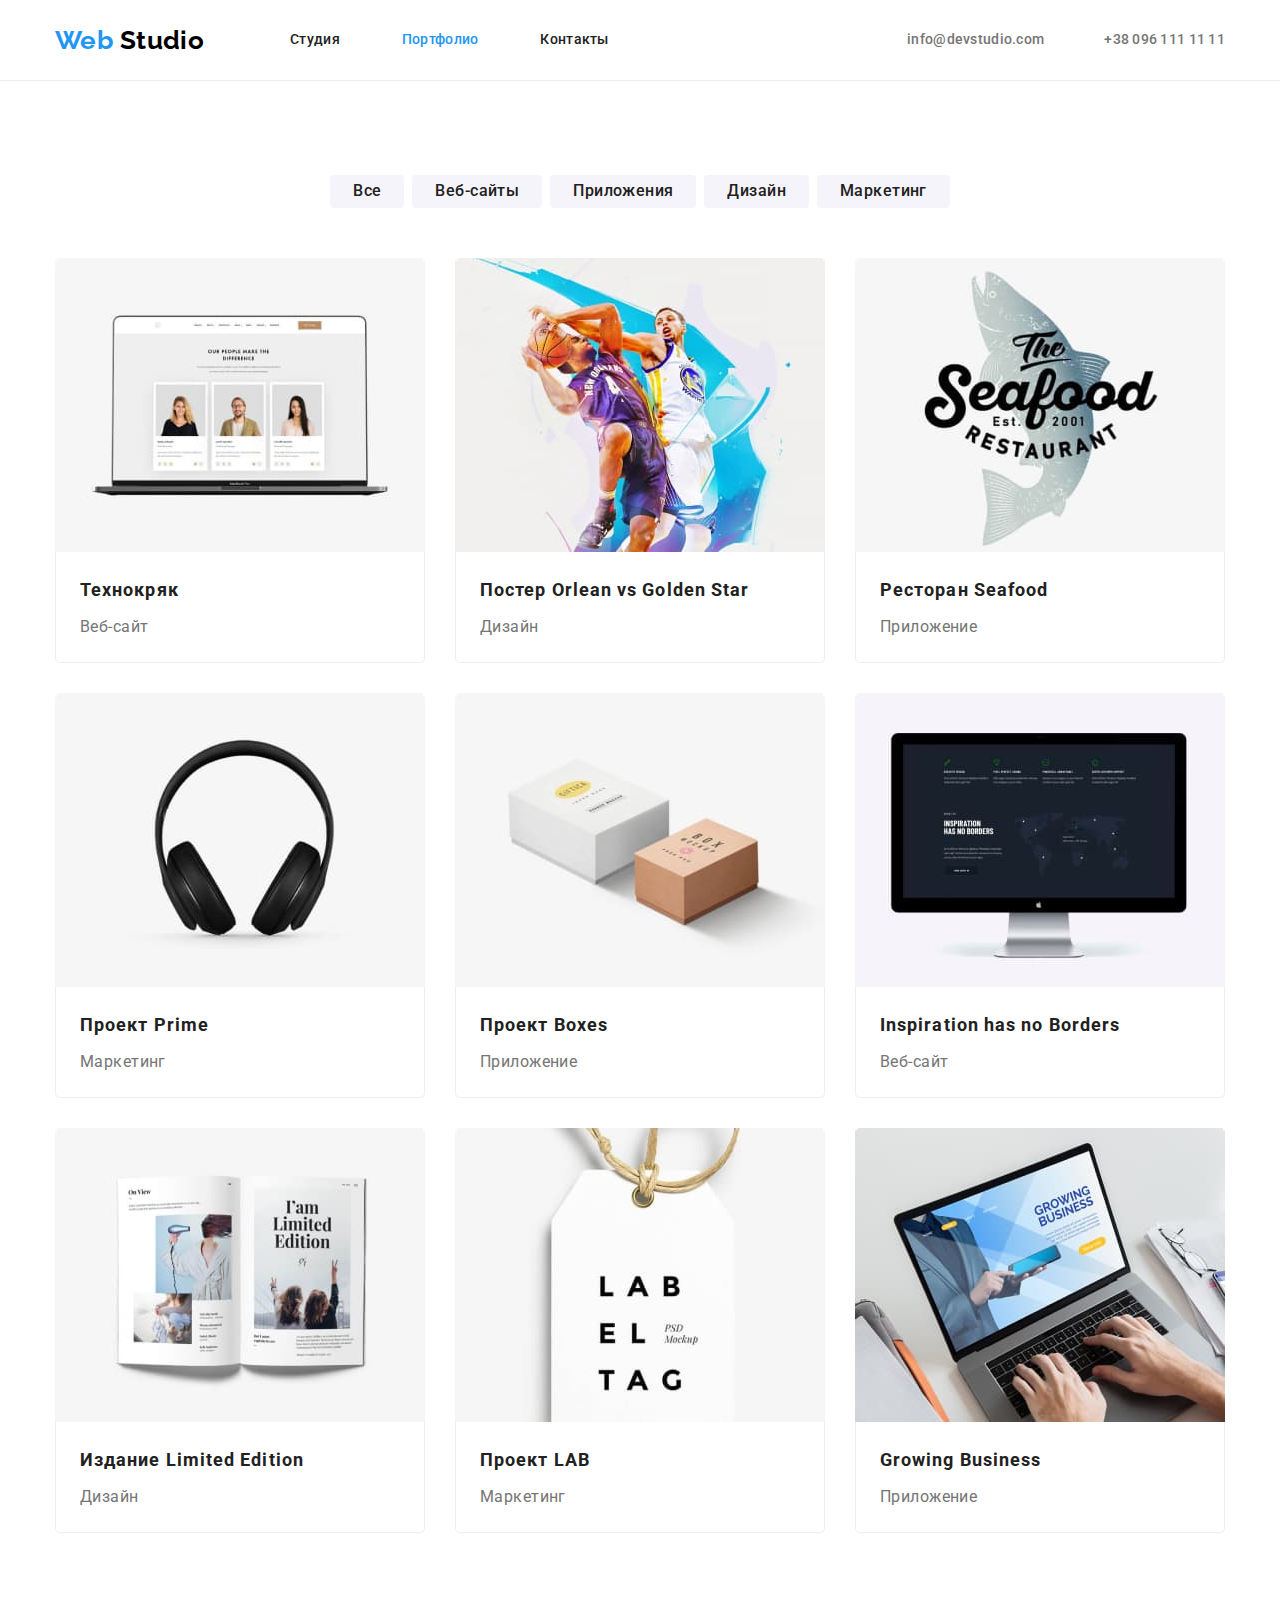
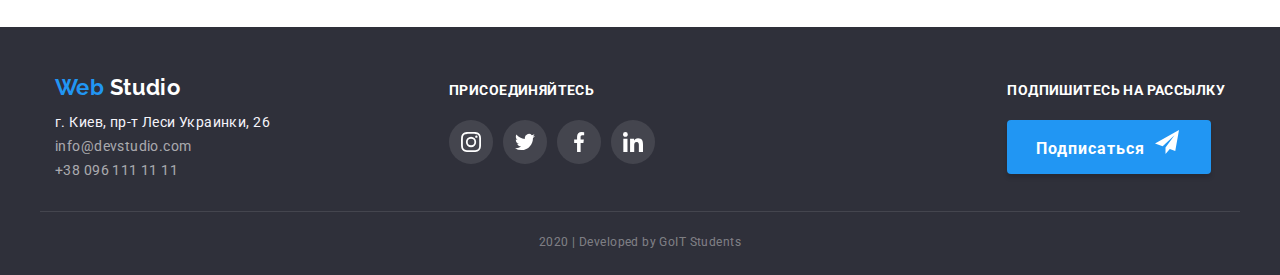
==== commit dbad712f: "Добавлены и оптивизированы все изображения" ====
--- a/portfolio.html
+++ b/portfolio.html
@@ -28,7 +28,7 @@
               <a class="menu-link current" href="./portfolio.html">Портфолио</a>
             </li>
             <li class="item">
-              <a class="menu-link" href="#" target="_blank">Контакты</a>
+              <a class="menu-link" href="#">Контакты</a>
             </li>
           </ul>
         </nav>
@@ -259,40 +259,32 @@
         <!--Социальные сети-->
         <div class="socials">
           <h2 class="is-hidden">Ссылки на социальные сети студии</h2>
-          <h3 class="title"><em>присоединяйтесь</em></h3>
+          <h3 class="title"><b>присоединяйтесь</b></h3>
           <ul class="list">
-            <li>
-              <a href="№" aria-label="Ссылка на Instagram" target="_blank"
-                >Instagram</a
-              >
-            </li>
-            <li>
-              <a href="№" aria-label="Ссылка на Twitter" target="_blank"
-                >Twitter</a
-              >
-            </li>
-            <li>
-              <a href="№" aria-label="Ссылка на Facebook" target="_blank"
-                >Facebook</a
-              >
-            </li>
-            <li>
-              <a href="№" aria-label="Ссылка на LinkedIn" target="_blank"
-                >LinkedIn</a
-              >
+            <li class="socials-item instagram">
+              <a href="№" aria-label="Ссылка на Instagram" target="_blank"></a>
+            </li>
+            <li class="socials-item twitter">
+              <a href="№" aria-label="Ссылка на Twitter" target="_blank"></a>
+            </li>
+            <li class="socials-item facebook">
+              <a href="№" aria-label="Ссылка на Facebook" target="_blank"></a>
+            </li>
+            <li class="socials-item linkedin">
+              <a href="№" aria-label="Ссылка на LinkedIn" target="_blank"></a>
             </li>
           </ul>
         </div>
         <!--Форма подписки-->
         <div class="subscribe">
           <h2 class="is-hidden">Форма подписки</h2>
-          <h3 class="title"><em>Подпишитесь на рассылку</em></h3>
-          <a class="link-button" href="#">Подписаться</a>
+          <h3 class="title"><b>Подпишитесь на рассылку</b></h3>
+          <a class="link-button subscribe-icon" href="#">Подписаться</a>
         </div>
       </div>
-      <div class="copyright container">
-        <p class="text">2020 | Developed by GoIT Students</p>
-      </div>
+      <p class="text-copyright container">
+        2020 | Developed by GoIT Students
+      </p>
     </footer>
   </body>
 </html>
--- a/css/style.css
+++ b/css/style.css
@@ -164,7 +164,6 @@
 /*Стили для Героя*/
 
 .hero {
-  display: flex-block;
   text-align: center;
   max-width: 1600px;
   height: 600px;
@@ -252,7 +251,9 @@
 /*Стили Направления разработки*/
 .services-list {
   display: flex;
-  margin-top: 50px;
+}
+.services-list .item {
+  width: 370px;
 }
 .services-list .item + .item {
   margin-left: 30px;
@@ -269,11 +270,24 @@
 }
 
 /*Стили для Наша команда*/
+.team {
+  background: var(--secondary-background-color);
+}
+
 .team-list {
   display: flex;
+  justify-content: center;
 }
 .team-list .member + .member {
   margin-left: 30px;
+}
+
+.member {
+  width: 270px;
+  box-shadow: 0px 2px 1px rgba(0, 0, 0, 0.2), 0px 1px 1px rgba(0, 0, 0, 0.14),
+    0px 1px 3px rgba(0, 0, 0, 0.12);
+  border-radius: 4px;
+  overflow: hidden;
 }
 
 .team-list h3 {
@@ -304,6 +318,7 @@
 }
 .team-socials {
   display: flex;
+  justify-content: center;
   margin-bottom: 24px;
 }
 /*Стили для секции постоянные клиенты*/
@@ -325,7 +340,7 @@
   padding-bottom: 21px;
 
   /*применила ширину и высоту для позиционирования будет понятно, как с бэкграунд и рамками - сделаю правильно*/
-  width: 175px;
+  width: 170px;
   height: 90px;
 }
 
@@ -337,6 +352,10 @@
 
 footer .title {
   margin-bottom: 21px;
+}
+b {
+  font-weight: 700;
+  font-size: 14px;
 }
 .footer-flex {
   display: flex;
@@ -377,17 +396,63 @@
 /*Footer social media*/
 
 .socials .list {
-  /*так как пока бэк-граунд картинок, не могу отображение сделать точно, как на макете*/
-  display: flex;
-}
-.socials .title,
-.subscribe .title {
-  margin-bottom: 21px;
+  display: flex;
+  align-content: space-between;
+  min-width: 296px;
+}
+.socials-item:not(:nth-last-child(1)) {
+  margin-right: 10px;
+}
+.socials-item::before {
+  content: '';
+  display: block;
+  height: 44px;
+  width: 44px;
+  padding: 12px;
+
+  background-repeat: no-repeat;
+  background-position: center;
+
+  background-color: rgba(255, 255, 255, 0.1);
+  border-radius: 50%;
+}
+.instagram::before {
+  background-image: url(../images/footer/instagram.svg);
+}
+.twitter::before {
+  background-image: url(../images/footer/twitter.svg);
+}
+.facebook::before {
+  background-image: url(../images/footer/facebook.svg);
+}
+.linkedin::before {
+  background-image: url(../images/footer/linkedin.svg);
+}
+
+.socials-item:hover::before,
+.socials-item:focus::before {
+  background-color: var(--primary-hover-color);
+  cursor: pointer;
 }
 
 /*Footer signup*/
 .subscribe {
   margin-left: auto;
+}
+.subscribe-icon {
+  padding-left: 29px;
+}
+.subscribe-icon::after {
+  content: '';
+  display: inline-block;
+  height: 24px;
+  width: 24px;
+  margin-left: 10px;
+
+  background-repeat: no-repeat;
+  background-position: center;
+
+  background-image: url(../images/footer/icon-send.svg);
 }
 /*Footer copyright*/
 .text-copyright {
@@ -455,14 +520,11 @@
   margin: -15px;
 }
 .example {
-  display: flex;
   width: 370px;
   margin: 15px;
 
   border-bottom-left-radius: 5px;
   border-bottom-right-radius: 5px;
-
-  background-color: tomato;
 }
 .work-link {
   display: block;
@@ -485,6 +547,7 @@
 }
 .work-examples p {
   margin: 0px;
+  padding: 0px;
   color: var(--primary-text-color);
   font-size: 16px;
   line-height: 1.88;
@@ -494,10 +557,6 @@
   font-size: 18px;
   line-height: 1.56;
   background: var(--primary-hover-color);
-  box-shadow: 
-  1px 4px 6px rgba(0, 0, 0, 0.16), 
-  0px 4px 4px rgba(0, 0, 0, 0.06),
-  0px 1px 1px rgba(0, 0, 0, 0.12);
 } */
 .example-content {
   padding: 20px 24px;
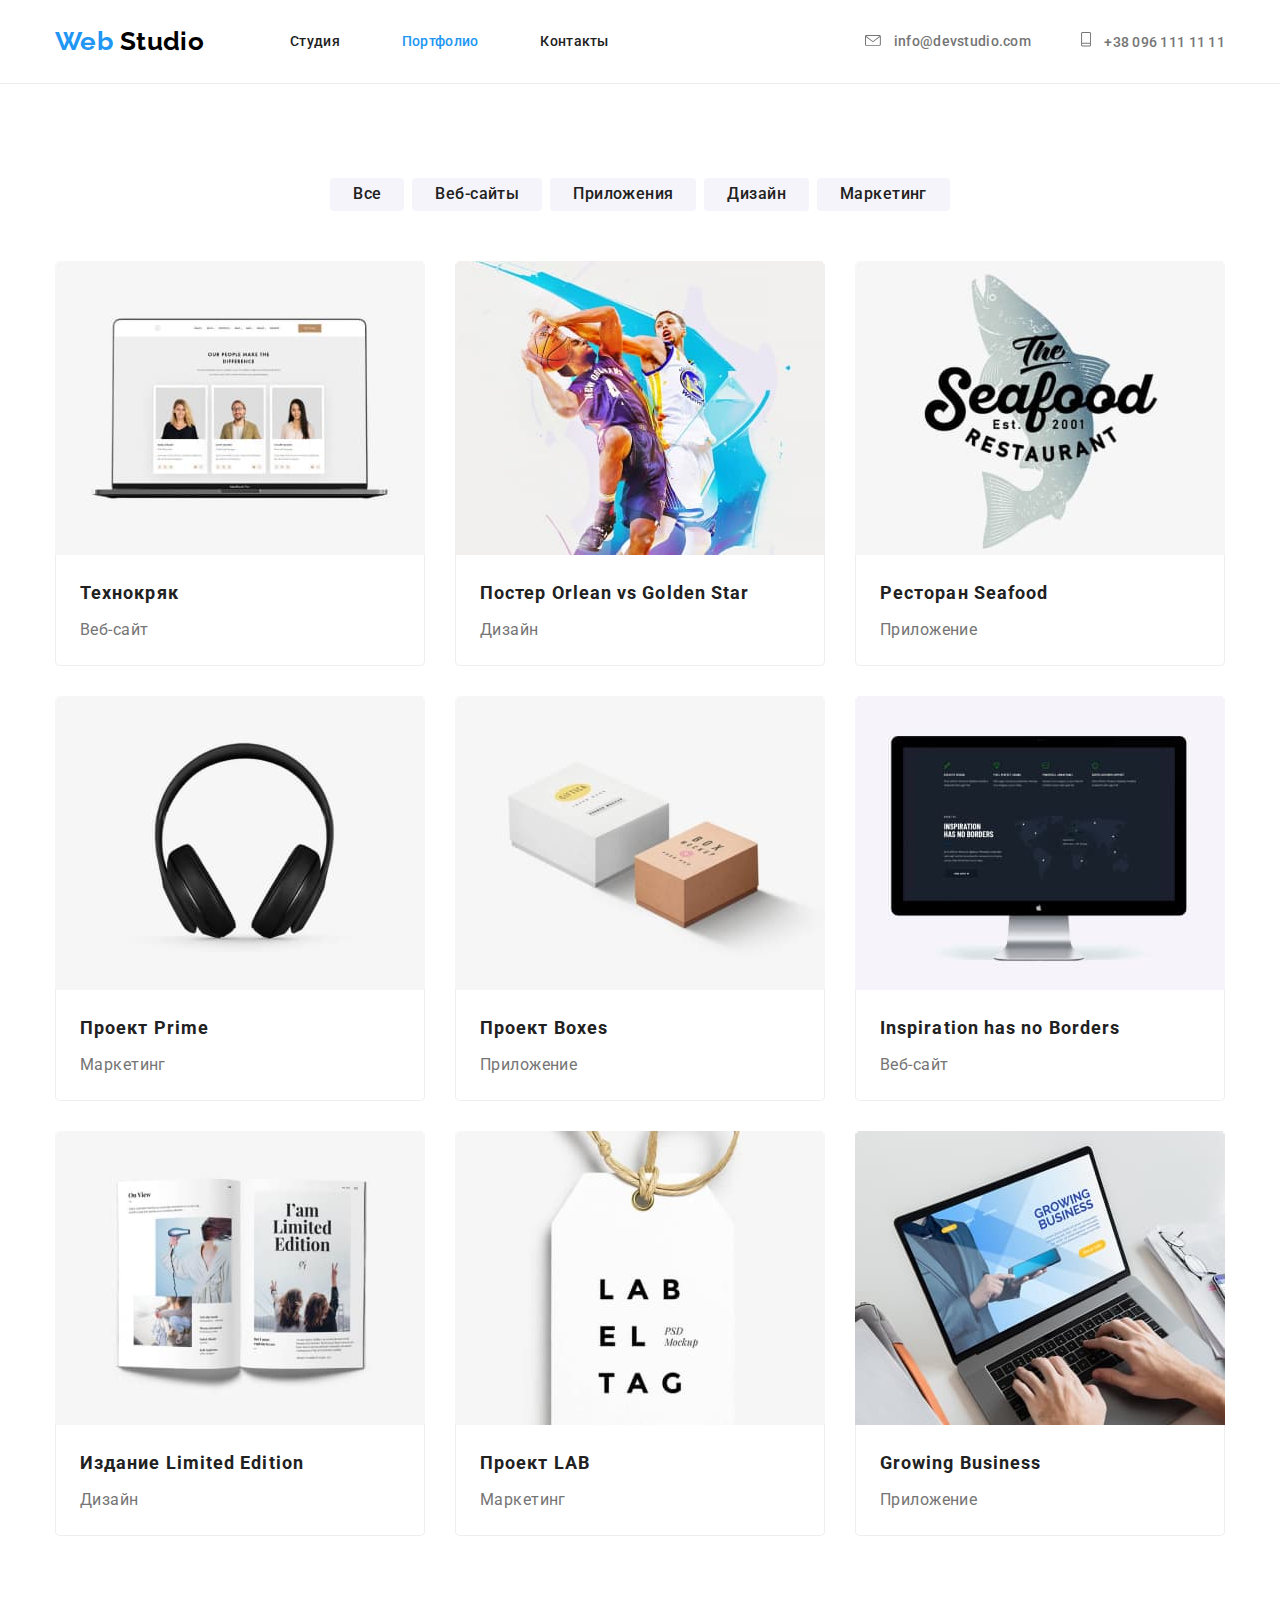
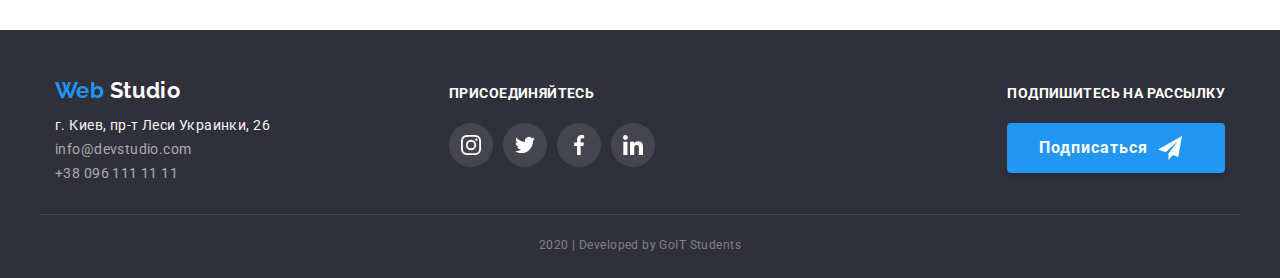
==== commit 738e1f70: "Добавлены SVG-inline" ====
--- a/portfolio.html
+++ b/portfolio.html
@@ -34,19 +34,24 @@
         </nav>
         <ul class="menu-contacts">
           <li class="item">
-            <a class="contact-item" href="mailto:info@devstudio.com"
-              >info@devstudio.com</a
-            >
+            <a class="contact-item" href="mailto:info@devstudio.com">
+              <svg class="item-icon" width="16" height="11">
+                <use href="./images/sprite.svg#icon-envelope"></use>
+              </svg>
+              info@devstudio.com
+            </a>
           </li>
           <li class="item">
-            <a class="contact-item" href="tel:380961111111"
-              >+38 096 111 11 11</a
-            >
+            <a class="contact-item" href="tel:380961111111">
+              <svg class="item-icon" width="10" height="15">
+                <use href="./images/sprite.svg#icon-telephone"></use>
+              </svg>
+              +38 096 111 11 11
+            </a>
           </li>
         </ul>
       </div>
     </header>
-
     <!--Основной контент страницы-->
     <main>
       <!-- Фильтры работ -->
@@ -261,17 +266,65 @@
           <h2 class="is-hidden">Ссылки на социальные сети студии</h2>
           <h3 class="title"><b>присоединяйтесь</b></h3>
           <ul class="list">
-            <li class="socials-item instagram">
-              <a href="№" aria-label="Ссылка на Instagram" target="_blank"></a>
-            </li>
-            <li class="socials-item twitter">
-              <a href="№" aria-label="Ссылка на Twitter" target="_blank"></a>
-            </li>
-            <li class="socials-item facebook">
-              <a href="№" aria-label="Ссылка на Facebook" target="_blank"></a>
-            </li>
-            <li class="socials-item linkedin">
-              <a href="№" aria-label="Ссылка на LinkedIn" target="_blank"></a>
+            <li class="socials-item">
+              <a
+                class="socials-link"
+                href="№"
+                aria-label="Ссылка на Instagram"
+                target="_blank"
+              >
+                <svg class="socials-icon" width="20" height="20">
+                  <use href="./images/sprite.svg#icon-instagram"></use>
+                </svg>
+                <span class="is-hidden">
+                  Инстаграм
+                </span>
+              </a>
+            </li>
+            <li class="socials-item">
+              <a
+                class="socials-link"
+                href="№"
+                aria-label="Ссылка на Twitter"
+                target="_blank"
+              >
+                <svg class="socials-icon" width="20" height="20">
+                  <use href="./images/sprite.svg#icon-twitter"></use>
+                </svg>
+                <span class="is-hidden">
+                  Твиттер
+                </span>
+              </a>
+            </li>
+            <li class="socials-item">
+              <a
+                class="socials-link"
+                href="№"
+                aria-label="Ссылка на Facebook"
+                target="_blank"
+              >
+                <svg class="socials-icon" width="20" height="20">
+                  <use href="./images/sprite.svg#icon-facebook"></use>
+                </svg>
+                <span class="is-hidden">
+                  Фейсбук
+                </span>
+              </a>
+            </li>
+            <li class="socials-item">
+              <a
+                class="socials-link"
+                href="№"
+                aria-label="Ссылка на LinkedIn"
+                target="_blank"
+              >
+                <svg class="socials-icon" width="20" height="20">
+                  <use href="./images/sprite.svg#icon-linkedin"></use>
+                </svg>
+                <span class="is-hidden">
+                  ЛинкедИн
+                </span>
+              </a>
             </li>
           </ul>
         </div>
@@ -279,7 +332,12 @@
         <div class="subscribe">
           <h2 class="is-hidden">Форма подписки</h2>
           <h3 class="title"><b>Подпишитесь на рассылку</b></h3>
-          <a class="link-button subscribe-icon" href="#">Подписаться</a>
+          <a class="link-button" href="#"
+            >Подписаться
+            <svg class="subscribe-icon" width="24" height="24">
+              <use href="./images/sprite.svg#icon-send"></use>
+            </svg>
+          </a>
         </div>
       </div>
       <p class="text-copyright container">
--- a/css/style.css
+++ b/css/style.css
@@ -121,8 +121,10 @@
   color: var(--primary-hover-color);
 }
 .contact-item {
+  display: block;
   color: var(--primary-text-color);
-  padding-left: 10px;
+  padding-top: 32px;
+  padding-bottom: 32px;
 }
 
 .header-flex,
@@ -138,6 +140,14 @@
 }
 .menu-contacts {
   margin-left: auto;
+}
+
+.item-icon {
+  fill: var(--primary-text-color);
+  margin-right: 10px;
+}
+.item-icon:hover {
+  fill: var(--primary-hover-color);
 }
 
 /*Стили для кнопок ссылок. Когда будем делать НАСТОЯЩУЮ кнопку в футере- потом уберу*/
@@ -207,32 +217,17 @@
 .benefits-list .item {
   min-width: 270px;
 }
-.benefits-list > .item::before {
-  content: '';
-  display: block;
+.benefit-icon {
+  display: block;
+  padding-top: 25px;
+  padding-bottom: 25px;
   margin-bottom: 30px;
+  min-width: 270px;
   height: 120px;
-
-  background-repeat: no-repeat;
-  background-position: center;
 
   background-color: #f5f4fa;
   border-radius: 4px;
 }
-
-.antena::before {
-  background-image: url(../images/Addvantages/antenna.svg);
-}
-.clock::before {
-  background-image: url(../images/Addvantages/clock.svg);
-}
-.diagramm::before {
-  background-image: url(../images/Addvantages/diagram.svg);
-}
-.astronaut::before {
-  background-image: url(..//images/Addvantages/astronaut.svg);
-}
-
 .benefits > .container {
   border-bottom: 1px solid #ececec;
 }
@@ -318,7 +313,7 @@
 }
 .team-socials {
   display: flex;
-  justify-content: center;
+  align-content: space-between;
   margin-bottom: 24px;
 }
 /*Стили для секции постоянные клиенты*/
@@ -403,56 +398,36 @@
 .socials-item:not(:nth-last-child(1)) {
   margin-right: 10px;
 }
-.socials-item::before {
-  content: '';
+.socials-link {
   display: block;
   height: 44px;
   width: 44px;
   padding: 12px;
 
-  background-repeat: no-repeat;
-  background-position: center;
-
   background-color: rgba(255, 255, 255, 0.1);
   border-radius: 50%;
 }
-.instagram::before {
-  background-image: url(../images/footer/instagram.svg);
-}
-.twitter::before {
-  background-image: url(../images/footer/twitter.svg);
-}
-.facebook::before {
-  background-image: url(../images/footer/facebook.svg);
-}
-.linkedin::before {
-  background-image: url(../images/footer/linkedin.svg);
-}
-
-.socials-item:hover::before,
-.socials-item:focus::before {
+.socials-link:hover,
+.socials-link:focus {
   background-color: var(--primary-hover-color);
   cursor: pointer;
+}
+.socials-icon {
+  fill: var(--primary-background-color);
 }
 
 /*Footer signup*/
 .subscribe {
   margin-left: auto;
 }
+.subscribe > .link-button {
+  display: flex;
+  align-items: center;
+}
+
 .subscribe-icon {
-  padding-left: 29px;
-}
-.subscribe-icon::after {
-  content: '';
   display: inline-block;
-  height: 24px;
-  width: 24px;
   margin-left: 10px;
-
-  background-repeat: no-repeat;
-  background-position: center;
-
-  background-image: url(../images/footer/icon-send.svg);
 }
 /*Footer copyright*/
 .text-copyright {
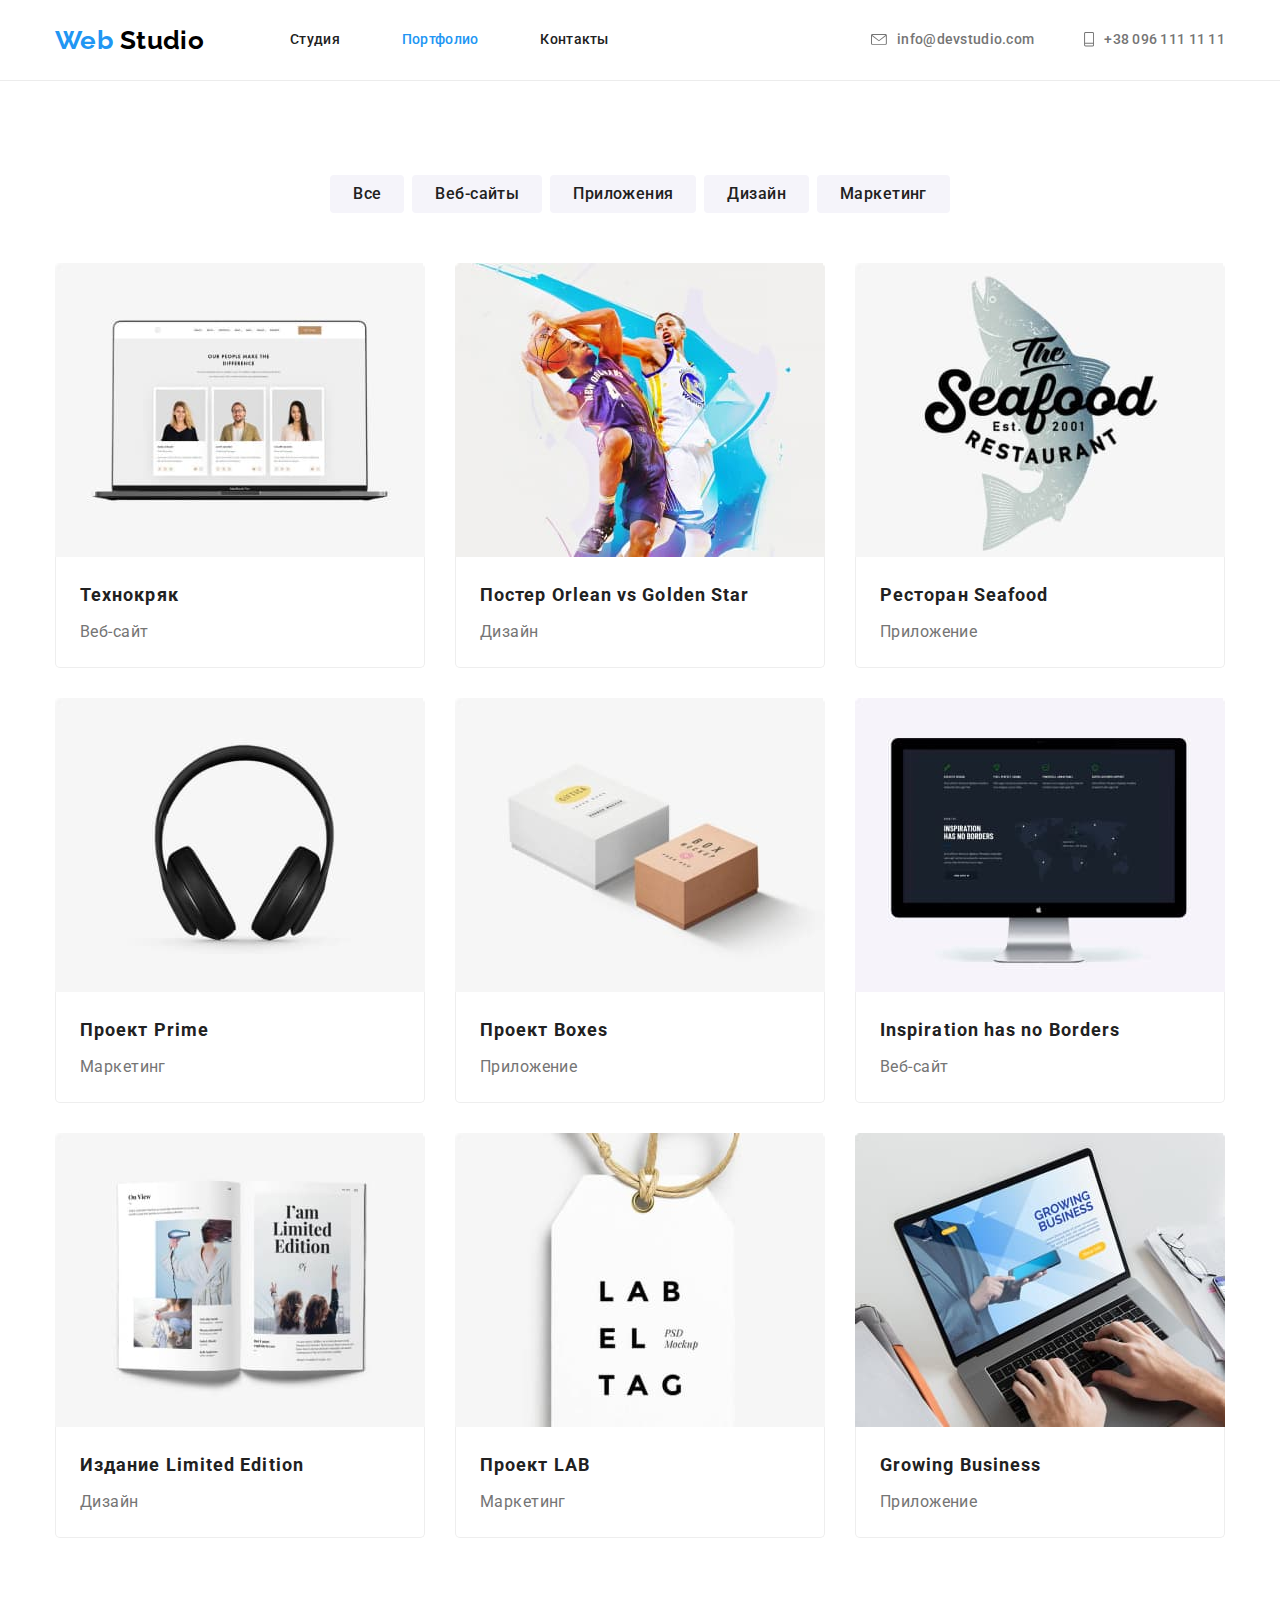
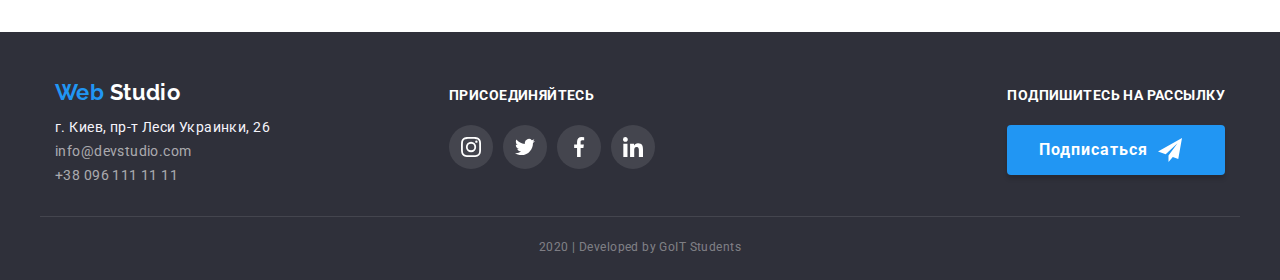
==== commit 8b8349f2: "учла замечания ментора" ====
--- a/portfolio.html
+++ b/portfolio.html
@@ -12,7 +12,8 @@
       rel="stylesheet"
       href="https://cdnjs.cloudflare.com/ajax/libs/modern-normalize/0.6.0/modern-normalize.min.css"
     />
-    <link rel="stylesheet" href="./css/style.css" />
+    <link rel="stylesheet" href="./css/common.css" />
+    <link rel="stylesheet" href="./css/porfolio.css" />
   </head>
   <body>
     <!-- Шапка страницы -->
@@ -265,7 +266,7 @@
         <div class="socials">
           <h2 class="is-hidden">Ссылки на социальные сети студии</h2>
           <h3 class="title"><b>присоединяйтесь</b></h3>
-          <ul class="list">
+          <ul class="socials-list">
             <li class="socials-item">
               <a
                 class="socials-link"
@@ -323,6 +324,9 @@
                 </svg>
                 <span class="is-hidden">
                   ЛинкедИн
+                  <svg class="socials-icon" width="20" height="20">
+                    <use href="./images/sprite.svg#icon-instagram"></use>
+                  </svg>
                 </span>
               </a>
             </li>
--- a/css/common.css
+++ b/css/common.css
@@ -0,0 +1,278 @@
+/* Основные стили для 2х страниц */
+:root {
+  --primary-background-color: #ffffff;
+  --secondary-background-color: #f5f4fa;
+  --primary-text-color: #757575;
+  --primary-hover-color: #2196f3;
+  --secondary-text-color: #212121;
+}
+
+body {
+  background-color: var(--primary-background-color);
+
+  font-family: 'Roboto', sans-serif;
+  font-style: normal;
+  font-weight: 400;
+  font-size: 14px;
+  line-height: 1.14;
+  letter-spacing: 0.03em;
+}
+
+ul {
+  margin: 0;
+  padding: 0;
+  list-style: none;
+}
+
+h2 {
+  margin: 0;
+  margin-bottom: 50px;
+  padding: 0;
+
+  color: var(--secondary-text-color);
+  font-weight: 700;
+  font-size: 36px;
+  line-height: 1.17;
+  text-align: center;
+}
+h3 {
+  margin: 0;
+  padding: 0;
+
+  color: var(--primary-background-color);
+  text-transform: uppercase;
+  font-weight: 700;
+  font-size: 14px;
+}
+.is-hidden {
+  position: absolute;
+  width: 1px;
+  height: 1px;
+  margin: -1px;
+  border: 0;
+  padding: 0;
+  clip: rect(0 0 0 0);
+  overflow: hidden;
+}
+
+.container {
+  width: 1200px;
+  padding-left: 15px;
+  padding-right: 15px;
+  margin-left: auto;
+  margin-right: auto;
+  padding-top: 94px;
+  padding-bottom: 94px;
+}
+
+img {
+  display: block;
+  max-width: 100%;
+  height: auto;
+}
+
+/*Стили для header*/
+.header-flex {
+  padding-top: 0px;
+  padding-bottom: 0px;
+}
+/*Logo*/
+.logo {
+  margin-right: 80px;
+
+  font-family: 'Raleway', sans-serif;
+  color: black; /*На макете текст Studio  реально темнее чем текст на всей странице*/
+  font-weight: 700;
+  font-size: 26px;
+  line-height: 1.19;
+  text-decoration: none;
+}
+
+.logo span {
+  color: var(--primary-hover-color);
+}
+
+/*Site menu and contacts*/
+
+.menu-link,
+.contact-item {
+  margin-bottom: 0px;
+  color: var(--secondary-text-color);
+  text-decoration: none;
+  font-weight: 500;
+  letter-spacing: 0.02em;
+}
+.menu-link {
+  display: block;
+  padding-top: 32px;
+  padding-bottom: 32px;
+  padding-left: 6px;
+  padding-right: 6px;
+}
+
+.menu-link:hover,
+.menu-link:focus,
+.contact-item:hover,
+.contact-item:focus {
+  color: var(--primary-hover-color);
+}
+
+.current {
+  color: var(--primary-hover-color);
+}
+.contact-item {
+  display: block;
+  color: var(--primary-text-color);
+  padding-top: 32px;
+  padding-bottom: 32px;
+}
+
+.header-flex,
+.nav-main,
+.menu-contacts,
+.menu-list {
+  display: flex;
+  align-items: center;
+}
+.menu-list .item:not(:last-child),
+.menu-contacts .item:not(:last-child) {
+  margin-right: 50px;
+}
+.menu-contacts {
+  margin-left: auto;
+}
+.contact-item {
+  display: flex;
+  align-items: center;
+}
+
+.item-icon {
+  fill: currentColor;
+  margin-right: 10px;
+}
+.item-icon:hover {
+  fill: var(--primary-hover-color);
+}
+
+/*Стили для кнопок ссылок. Когда будем делать НАСТОЯЩУЮ кнопку в футере- потом уберу*/
+.link-button {
+  display: inline-block;
+  padding: 10px 32px;
+  min-height: 50px;
+  box-shadow: 0px 4px 4px rgba(0, 0, 0, 0.15);
+  border-radius: 4px;
+
+  color: var(--primary-background-color);
+  background-color: var(--primary-hover-color);
+
+  font-weight: 700;
+  font-size: 16px;
+  line-height: 1.87;
+  text-decoration: none;
+  text-align: center;
+  letter-spacing: 0.06em;
+}
+
+/*Стили для footer*/
+
+footer {
+  background-color: #2f303a; /*ТАК УДОБНЕЙ ВИДЕТЬ применились ли цвета текста*/
+}
+
+footer .title {
+  margin-bottom: 21px;
+}
+b {
+  font-weight: 700;
+  font-size: 14px;
+}
+.footer-flex {
+  display: flex;
+  align-items: baseline;
+  justify-content: space-between;
+  padding-top: 48px;
+  padding-bottom: 0px;
+}
+
+/*Footer contacts*/
+
+footer .logo {
+  display: inline-block;
+  margin-bottom: 10px;
+  color: var(--primary-background-color);
+  font-size: 22px;
+  line-height: 1.18;
+}
+
+.adress-location {
+  color: var(--secondary-background-color);
+  font-style: normal;
+  line-height: 1.71;
+}
+.footer-contacts {
+  margin-bottom: 28px;
+  margin-right: 179px;
+}
+
+.adress-contacts > .item {
+  margin-bottom: 10px;
+
+  color: rgba(255, 255, 255, 0.6);
+  font-style: normal;
+  line-height: 1.71;
+  text-decoration: none;
+}
+/*Footer social media*/
+
+.socials-list {
+  display: flex;
+  align-content: space-between;
+  min-width: 270px;
+}
+.socials-item:not(:nth-last-child(1)) {
+  margin-right: 10px;
+}
+.socials-link {
+  display: block;
+  height: 44px;
+  width: 44px;
+  padding: 12px;
+
+  background-color: rgba(255, 255, 255, 0.1);
+  border-radius: 50%;
+}
+.socials-link:hover,
+.socials-link:focus {
+  background-color: var(--primary-hover-color);
+  cursor: pointer;
+}
+.socials-icon {
+  fill: var(--primary-background-color);
+}
+
+/*Footer signup*/
+.subscribe {
+  margin-left: auto;
+}
+.subscribe > .link-button {
+  display: flex;
+  align-items: center;
+}
+
+.subscribe-icon {
+  display: inline-block;
+  margin-left: 10px;
+}
+/*Footer copyright*/
+.text-copyright {
+  padding-top: 18px;
+  padding-bottom: 21px;
+  margin-top: 0px;
+  margin-bottom: 0px;
+  border-top: 1px solid rgba(255, 255, 255, 0.1);
+
+  color: rgba(255, 255, 255, 0.4);
+  font-size: 12px;
+  line-height: 2;
+  text-align: center;
+}
--- a/css/porfolio.css
+++ b/css/porfolio.css
@@ -0,0 +1,100 @@
+/*Стили для страницы Portfolio*/
+
+/* нижняя граница для Хедер в Портфолио */
+.accent {
+  border-bottom: 1px solid #ececec;
+}
+.filters,
+.work-examples {
+  display: flex;
+}
+.filters {
+  display: flex;
+  justify-content: center;
+  margin-bottom: 50px;
+  margin-left: auto;
+  margin-right: auto;
+}
+.filters .item:not(:last-child) {
+  margin-right: 8px;
+}
+/*Кнопки-фильтры*/
+button {
+  display: inline-block;
+  border: 1px solid transparent;
+  border-radius: 4px;
+  cursor: pointer;
+  padding: 6px 22px;
+  height: 38px;
+
+  background: var(--secondary-background-color);
+  color: var(--secondary-text-color);
+
+  font-family: inherit;
+  font-style: inherit;
+  font-weight: 500;
+  font-size: 16px;
+  line-height: 1.16;
+  text-align: center;
+  letter-spacing: inherit;
+}
+button:hover,
+button:focus {
+  background: var(--primary-hover-color);
+  color: var(--primary-background-color);
+}
+
+/*Примеры работ*/
+
+.work-examples {
+  flex-wrap: wrap;
+  margin: -15px;
+}
+.example {
+  width: 370px;
+  margin: 15px;
+
+  border-bottom-left-radius: 5px;
+  border-bottom-right-radius: 5px;
+}
+.work-link {
+  display: block;
+  text-decoration: none;
+}
+.work-link:hover,
+.work-link:focus {
+  box-shadow: 1px 4px 6px rgba(0, 0, 0, 0.16), 0px 4px 4px rgba(0, 0, 0, 0.06),
+    0px 1px 1px rgba(0, 0, 0, 0.12);
+  border-radius: 5px;
+}
+.work-examples h2 {
+  margin-bottom: 4px;
+
+  font-weight: bold;
+  font-size: 18px;
+  line-height: 2;
+  letter-spacing: 0.06em;
+  text-align: left;
+}
+.work-examples p {
+  margin: 0px;
+  padding: 0px;
+  color: var(--primary-text-color);
+  font-size: 16px;
+  line-height: 1.88;
+}
+/* .work-examples .hover-text {
+  color: var(--primary-background-color);
+  font-size: 18px;
+  line-height: 1.56;
+  background: var(--primary-hover-color);
+} */
+.example-content {
+  padding: 20px 24px;
+  background: var(--primary-background-color);
+  border-left: 1px solid #eeeeee;
+  border-right: 1px solid #eeeeee;
+  border-bottom: 1px solid #eeeeee;
+  border-bottom-right-radius: 5px;
+  border-bottom-left-radius: 5px;
+}
